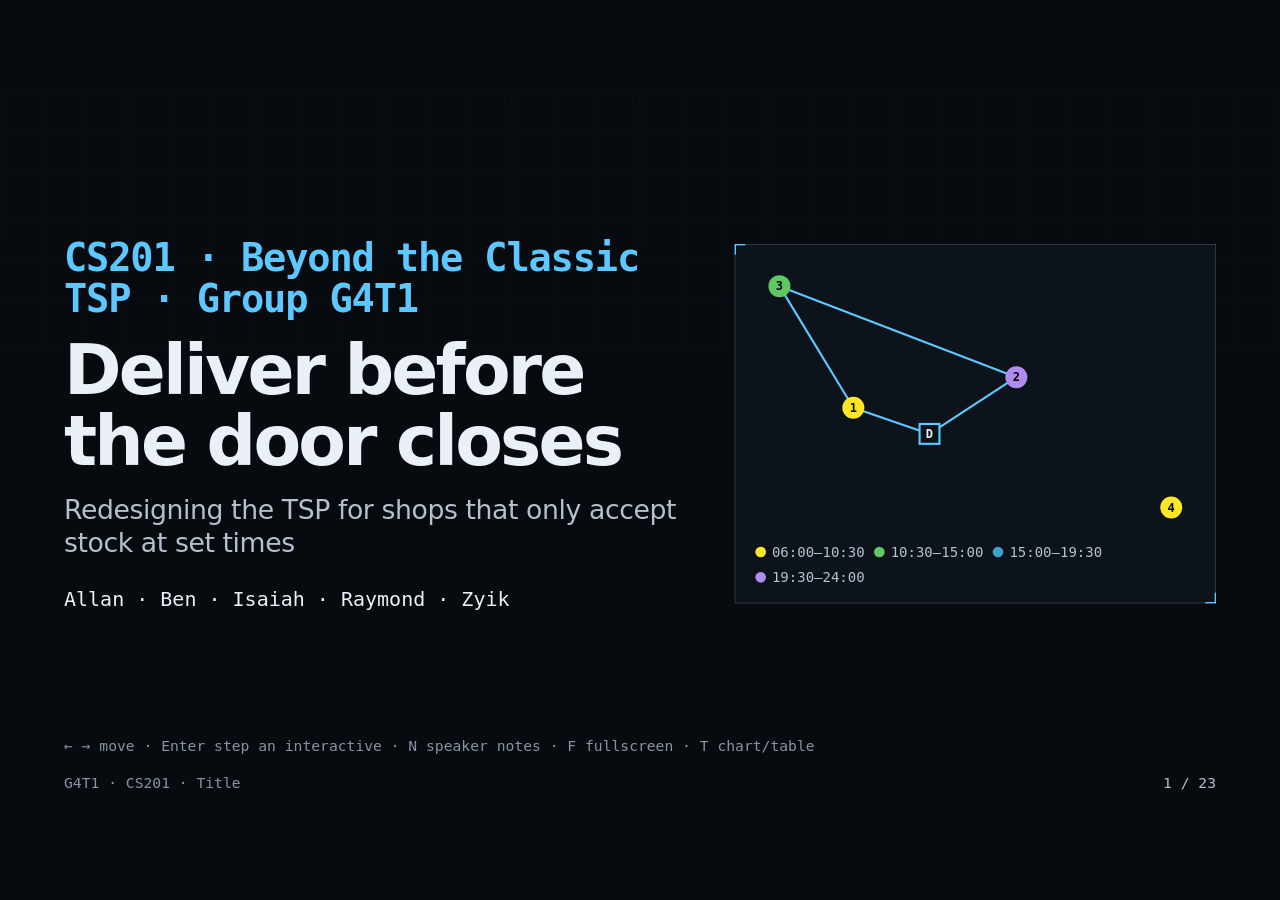
==== slides/index.html @ 0f6d6001 "Add first draft of presentation slides" ====
<!doctype html>
<!--
  CS201 G4T1 project deck. Self-contained: no build step, no CDN.
  Keys: left/right/space/PageUp/PageDown move, Enter/Backspace step an interactive, N notes, F fullscreen, T chart/table.
  Ctrl+P gives one slide per page (tick "Background graphics"). Use a 1920x1080 "page" as set by @page.

  Number provenance: DATA below is copied unmodified (rounded to 4 d.p.) from
  tests/fixtures/sample-suite/aggregates-*.json, full suite run 8 Nov 2026. Worked example INST is
  docs/ALGORITHM_SPEC.md section 8. Solve-only speed-ups and the "Example 1" route figures are from HANDOFF.md.
  Screenshots load from slides/img/ when present; until then a visible TODO shows.
-->
<html lang="en">
<head>
<meta charset="utf-8">
<meta name="viewport" content="width=device-width,initial-scale=1">
<title>Deliver Before Closing</title>
<style>
:root{
  color-scheme:dark;
  --bg:#070a0f;--surface:#0d131b;--surface-2:#121a25;--line:rgba(150,180,210,.16);--line-strong:rgba(150,180,210,.34);
  --ink:#eaf0f7;--ink-2:#b4c0ce;--muted:#8693a3;--accent:#5cc8ff;--focus:#ffb547;--ok:#4fd6a0;--bad:#ff7b72;
  --gi:#3987e5;--ils:#d95926;--nn:#199e70;--tie:#59677a;
  --slot-1:#fde725;--slot-2:#5ec962;--slot-3:#3fa0c9;--slot-4:#b08cf0;
  --sans:system-ui,-apple-system,"Segoe UI",Roboto,"Helvetica Neue",Arial,sans-serif;
  --mono:ui-monospace,"Cascadia Mono","Cascadia Code",Consolas,Menlo,monospace;
}
*{box-sizing:border-box;margin:0}
html,body{height:100%;background:var(--bg);color:var(--ink);font-family:var(--sans);overflow:hidden}
#stage{position:absolute;left:50%;top:50%;width:1920px;height:1080px;transform:translate(-50%,-50%) scale(var(--s,1));background:var(--bg);overflow:hidden}
.slide{position:absolute;inset:0;padding:60px 96px 84px;display:none;flex-direction:column;gap:30px;font-size:30px;line-height:1.32;
  background-image:linear-gradient(var(--line) 1px,transparent 1px),linear-gradient(90deg,var(--line) 1px,transparent 1px);background-size:64px 64px;background-position:-1px -1px}
.slide::before{content:"";position:absolute;inset:0;background:linear-gradient(180deg,rgba(7,10,15,.72),var(--bg) 42%);pointer-events:none}
.slide>*{position:relative}
.slide.active{display:flex;animation:in .26s ease-out}
@keyframes in{from{opacity:0;transform:translateY(8px)}to{opacity:1;transform:none}}
@media (prefers-reduced-motion:reduce){.slide.active{animation:none}*{transition:none!important}}

.kicker{font:600 58px/1.08 var(--mono);color:var(--accent);letter-spacing:-.03em}
h2{font-size:58px;font-weight:760;letter-spacing:-.03em;line-height:1.08;margin-top:6px;text-wrap:balance}
header.hd::after{content:"";display:block;width:128px;height:3px;margin-top:16px;background:var(--accent);box-shadow:0 0 16px rgba(92,200,255,.65)}
.foot{position:absolute!important;left:96px;right:96px;bottom:28px;display:flex;justify-content:space-between;align-items:center;font:22px var(--mono);color:var(--muted)}
.foot .num{color:var(--ink-2)}
.fill{flex:1;min-height:0}
.row{display:flex;gap:32px}.col{display:flex;flex-direction:column;gap:22px}
.g2{display:grid;grid-template-columns:1fr 1fr;gap:32px}.g3{display:grid;grid-template-columns:repeat(3,1fr);gap:28px}.g4{display:grid;grid-template-columns:repeat(4,1fr);gap:24px}
.panel{position:relative;background:var(--surface);border:1px solid var(--line-strong);padding:26px 30px;min-width:0}
.panel::before,.panel::after{content:"";position:absolute;width:14px;height:14px;border:2px solid var(--accent)}
.panel::before{left:-1px;top:-1px;border-right:0;border-bottom:0}.panel::after{right:-1px;bottom:-1px;border-left:0;border-top:0}
.panel h3{font:600 24px var(--mono);color:var(--accent);margin-bottom:12px;letter-spacing:.02em}
.big{font-size:40px;line-height:1.24;font-weight:600;letter-spacing:-.015em}.muted{color:var(--muted)}.dim{color:var(--ink-2)}.sm{font-size:25px}.xs{font-size:22px}
b,strong{color:#fff;font-weight:700}
.mono,code{font-family:var(--mono)}code{font-size:.92em;color:var(--accent)}
ul.tight{padding-left:28px;display:flex;flex-direction:column;gap:12px}
table{border-collapse:collapse;width:100%}th{font:600 24px var(--mono);color:var(--accent);text-align:left;padding:12px 18px;border-bottom:1px solid var(--line-strong)}
td{padding:15px 18px;border-bottom:1px solid var(--line)}
.num-col{text-align:right;font-family:var(--mono);font-variant-numeric:tabular-nums}
pre.code{font:25px/1.42 var(--mono);color:var(--ink-2);white-space:pre;overflow:hidden}
pre.code .l{display:block;padding:0 12px;margin:0 -12px;border-left:4px solid transparent}
pre.code .l.on{background:rgba(92,200,255,.15);border-left-color:var(--accent);color:#fff}
pre.code .c{color:var(--muted)}pre.code .k{color:var(--accent)}
.todo{display:inline-block;font:600 25px/1.3 var(--mono);color:var(--focus);border:2px dashed var(--focus);padding:5px 14px;background:rgba(255,181,71,.08)}
.shot{position:relative;display:flex;align-items:center;justify-content:center;background:var(--surface-2);border:1px solid var(--line-strong);overflow:hidden;min-height:0;text-align:center;padding:24px}
.shot img{position:absolute;inset:0;width:100%;height:100%;object-fit:contain;background:var(--bg)}
.stat{font:700 66px/1 var(--sans);letter-spacing:-.03em;color:#fff}
.stat small{font:500 26px var(--sans);color:var(--ink-2);letter-spacing:0}
.lab{font-size:25px;color:var(--ink-2);margin-top:9px;line-height:1.24}

.ctrl{display:flex;align-items:center;gap:12px;font:24px var(--mono);color:var(--ink-2)}
button{font:600 23px var(--mono);color:var(--ink);background:var(--surface-2);border:1px solid var(--line-strong);padding:9px 18px;cursor:pointer}
button:hover{border-color:var(--accent);color:var(--accent)}button:focus-visible{outline:3px solid var(--focus);outline-offset:2px}
button.on{background:rgba(92,200,255,.17);border-color:var(--accent);color:#fff}
.legend{display:flex;gap:10px;align-items:center;flex-wrap:wrap}.legend button{display:flex;align-items:center;gap:10px;padding:6px 14px}
.legend button.off{opacity:.42;text-decoration:line-through}.swatch{width:18px;height:18px;display:inline-block}
.slots{display:flex;gap:22px;font:23px var(--mono);color:var(--ink-2);flex-wrap:wrap}.slots i{display:inline-block;width:16px;height:16px;border-radius:50%;margin-right:9px;vertical-align:-1px}
#tip{position:absolute;z-index:40;pointer-events:none;display:none;background:#04070bf2;border:1px solid var(--accent);padding:12px 16px;font:23px/1.36 var(--mono);color:var(--ink);min-width:220px;white-space:nowrap}
#tip b{color:var(--accent)}
.chartwrap .twin{display:none;overflow:hidden;font-size:22px}.slide.show-table .chartwrap .twin{display:block}.slide.show-table .chartwrap .plot{display:none}
.twin th,.twin td{font:21px var(--mono);padding:4px 10px;text-align:right}.twin th:first-child,.twin td:first-child{text-align:left}
svg text{font-family:var(--mono)}
.arrow{color:var(--accent);font:700 40px var(--sans);align-self:center;flex:none}
.pipe{display:flex;align-items:stretch;gap:14px}.pipe .panel{flex:1;padding:22px 22px}.pipe .panel h3{font-size:23px}
.chain{display:flex;align-items:center;gap:8px;font:600 28px var(--mono);flex-wrap:wrap}
.chain span{min-width:58px;height:58px;padding:0 8px;display:inline-flex;align-items:center;justify-content:center;background:var(--surface-2);border:1px solid var(--line-strong);transition:background .18s,border-color .18s,opacity .18s}
.chain span.drop{background:rgba(217,89,38,.28);border:2px solid var(--ils);opacity:1;color:#fff}.chain span.dep{color:var(--accent)}.chain em{font-style:normal;color:var(--muted);font-weight:400}.chain span.new{background:rgba(92,200,255,.22);border-color:var(--accent);color:#fff}
.bar{display:flex;gap:2px;height:42px}.bar div{display:flex;align-items:center;justify-content:center;font:600 22px var(--mono);overflow:hidden;white-space:nowrap}
.h2h{display:grid;grid-template-columns:76px 1fr 366px;gap:13px 14px;align-items:center;font:23px var(--mono)}
.h2h .head{color:var(--accent);font-weight:600}
input[type=range]{width:100%;accent-color:var(--accent)}
#keys{font:22px var(--mono);color:var(--muted)}
.notes{display:none}
.lg .panel{display:flex;flex-direction:column;justify-content:center}.lg .panel h3{font-size:27px}.lg .sm,.lg li{font-size:36px;line-height:1.3}.lg ul.tight{gap:20px}
.pipe .sm{font-size:30px}.huge .stat{font-size:112px}.huge .lab{font-size:32px}
.lg .todo{font-size:27px!important}
#notesPanel{position:absolute;z-index:30;left:0;right:0;bottom:0;background:#04070bf5;border-top:2px solid var(--accent);padding:24px 96px 26px;font-size:29px;line-height:1.36;display:none;color:var(--ink)}
#notesPanel .who{font:600 24px var(--mono);color:var(--accent);margin-bottom:8px}
#sbmaps{display:grid;grid-template-columns:repeat(3,1fr);gap:22px}#sbmaps svg{display:block;width:100%;cursor:crosshair}

@page{size:1920px 1080px;margin:0}
@media print{
  html,body{height:auto;overflow:visible;background:var(--bg)}
  *{-webkit-print-color-adjust:exact;print-color-adjust:exact}
  #stage{position:static;transform:none;width:1920px;height:auto;overflow:visible}
  .slide{display:flex!important;position:relative;inset:auto;width:1920px;height:1080px;break-after:page;overflow:hidden;animation:none}
  .slide.no-print,#notesPanel,#tip,.ctrl,.notes,.legend button.off{display:none!important}
  .slide.show-table .chartwrap .twin{display:none}.slide.show-table .chartwrap .plot{display:block}
}
</style>
</head>
<body>
<div id="stage">

<!-- 1 -->
<section class="slide" data-title="Title">
  <div class="fill row" style="align-items:center;gap:56px">
    <div style="flex:1.18">
      <div class="kicker">CS201 · Beyond the Classic TSP · Group G4T1</div>
      <h1 style="font-size:104px;font-weight:760;letter-spacing:-.04em;line-height:1.02;margin:22px 0 26px">Deliver before<br>the door closes</h1>
      <p class="big dim" style="font-weight:500">Redesigning the TSP for shops that only accept stock at set times</p>
      <p style="margin-top:42px;font:30px var(--mono)">Allan · Ben · Isaiah · Raymond · Zyik</p>
    </div>
    <div class="panel" style="flex:.82"><div id="titleMap"></div><div class="slots" data-slots style="margin-top:8px;font-size:21px;gap:14px"></div></div>
  </div>
  <div id="keys">← → move · Enter step an interactive · N speaker notes · F fullscreen · T chart/table</div>
  <aside class="notes" data-speaker="TODO: assign">Hello, we are G4T1. Our project takes the classic TSP and breaks the assumption that every city must be visited, because a real delivery driver cannot do that.</aside>
</section>

<!-- 2 -->
<section class="slide" data-title="Use case">
  <header class="hd"><div class="kicker">Motivation</div><h2>One van, one shift, and shops that only sign for goods at set times</h2></header>
  <div class="g2 fill">
    <div class="col big" style="justify-content:center;font-weight:500">
      <p>The van leaves the warehouse in Kuala Lumpur at <b class="mono">06:00</b> and must be back by <b class="mono">24:00</b>.</p>
      <p>There are more shops than one driver can serve.</p>
      <p><b>Goal:</b> complete as many deliveries as possible today. The rest go tomorrow.</p>
    </div>
    <div class="panel col" style="justify-content:center">
      <h3>Try it: when does the van arrive?</h3>
      <div class="mono" style="font-size:64px;font-weight:700" id="arrClock">14:00</div>
      <input id="arrRange" type="range" min="360" max="1440" step="15" value="840" aria-label="Van arrival time">
      <div id="arrRows" class="col" style="gap:16px"></div>
    </div>
  </div>
  <aside class="notes" data-speaker="TODO: assign">A warehouse restocks shops that only accept stock while staff are there to sign. A cafe takes stock from 06:00 to 10:30 before it opens; a mall outlet from 19:30 to midnight after closing. Move the slider: arrive early and you wait outside, arrive late and the trip is wasted.</aside>
</section>

<!-- 3 -->
<section class="slide" data-title="Why classic TSP fails">
  <header class="hd"><div class="kicker">Motivation</div><h2>The classic TSP answers a question this driver is not asking</h2></header>
  <div class="panel fill" style="display:flex;align-items:center">
    <table class="big" style="font-size:36px;font-weight:500">
      <tr><th style="width:48%">Classic TSP assumes</th><th>Our driver has</th></tr>
      <tr><td>Visit <b>every</b> city</td><td>Visit as many as possible; <b>skipping is allowed</b></td></tr>
      <tr><td>Minimise distance</td><td><b>Maximise visits</b>; distance is only the tie-break</td></tr>
      <tr><td>Any city, any time</td><td><b>One time window</b> per place: early waits, late is refused</td></tr>
      <tr><td>No time limit</td><td><b>Back at the depot</b> by 24:00</td></tr>
    </table>
  </div>
  <aside class="notes" data-speaker="TODO: assign">Classic TSP must visit every shop, which is impossible in one shift. It only minimises distance, and the shortest route can arrive when shops will not accept. And it has no concept of time at all.</aside>
</section>

<!-- 4 -->
<section class="slide" data-title="Our variant">
  <header class="hd"><div class="kicker">New TSP variant</div><h2>Orienteering with time windows: choose <em style="font-style:normal;color:var(--accent)">which</em> shops, not only the order</h2></header>
  <div class="g2 fill lg" style="grid-template-rows:1fr 1fr;gap:24px 32px">
    <div class="panel"><h3>INPUT</h3><p class="sm">Depot and <span class="mono">n</span> shops, complete distance matrix, one window <code>[opens, closes]</code> per shop, departure 06:00, deadline 24:00, speed 40 km/h</p></div>
    <div class="panel"><h3>OUTPUT</h3><p class="sm">A route such as <code>[0, 3, 1, 0]</code>: an ordered <b>subset</b> of shops that starts and ends at the depot</p></div>
    <div class="panel"><h3>CONSTRAINTS</h3><p class="sm">Early arrival waits. Late arrival is forbidden. Each shop at most once. Depot only at the two ends. Back by the deadline.</p></div>
    <div class="panel"><h3>SCORING</h3><p class="sm"><b>1.</b> More places visited wins. <b>2.</b> On a tie, shorter distance wins.<br>Invalid, crashed or timed out is a <b>failure</b>, never a silent zero.</p></div>
  </div>
  <aside class="notes" data-speaker="TODO: assign">In the literature this is the Orienteering Problem with Time Windows, a prize-collecting TSP. Every place is worth one point. Selecting which cities to serve is part of the problem, which is the fundamental change from TSP.</aside>
</section>

<!-- 5 -->
<section class="slide" data-title="Data and instances">
  <header class="hd"><div class="kicker">Dataset · GeoNames MY.txt</div><h2>From 71,709 Malaysian places to instances one van can actually reach</h2></header>
  <div class="g2 fill">
    <div class="col" style="justify-content:center;gap:12px">
      <div class="panel" style="padding:18px 28px"><div class="stat mono">71,709</div><div class="lab">GeoNames records. Columns used: GeoNameID, name, latitude, longitude, feature class</div></div>
      <div class="panel" style="padding:18px 28px;margin-left:48px"><div class="stat mono">5,212</div><div class="lab">Populated places (class <code>P</code>) within 150 km of Kuala Lumpur</div></div>
      <div class="panel" style="padding:18px 28px;margin-left:96px"><div class="stat mono">5 to 300</div><div class="lab">Seeded random sample per instance, with KL as depot</div></div>
    </div>
    <div class="col" style="justify-content:center">
      <p class="sm"><b>Why 150 km:</b> at 40 km/h most of Malaysia is out of reach in one day.</p>
      <p class="sm"><b>Distance:</b> haversine matrix, precomputed and given to every algorithm. <b>Travel:</b> km ÷ 40 km/h.</p>
      <div class="panel" style="padding:20px 26px"><h3>DERIVED ATTRIBUTE: ONE OF FOUR 4.5-HOUR SLOTS</h3><div class="bar" id="slotBar"></div></div>
      <p class="sm"><b>Stated openly:</b> slots are assigned at random (seeded), because GeoNames has no opening-hours data.</p>
    </div>
  </div>
  <aside class="notes" data-speaker="Allan">We use GeoNames as the brief requires. Filtering to populated places within 150 km keeps the instances meaningful, since most of the country cannot be reached in a day at 40 km/h. Time windows are a documented derived attribute: seeded and random, because the dataset has no opening hours.</aside>
</section>

<!-- 6 -->
<section class="slide" data-title="Evaluation harness">
  <header class="hd"><div class="kicker">Evaluation methodology</div><h2>No algorithm is allowed to mark its own homework</h2></header>
  <div class="pipe" style="margin-top:12px">
    <div class="panel"><h3>1 · SEEDED INSTANCES</h3><p class="sm">Identical input for every algorithm: a paired comparison</p></div><div class="arrow">→</div>
    <div class="panel"><h3>2 · ISOLATED SOLVERS</h3><p class="sm">Separate program per algorithm: JSON in on stdin, route out on stdout</p></div><div class="arrow">→</div>
    <div class="panel"><h3>3 · INDEPENDENT VALIDATOR</h3><p class="sm">Replays every route itself and computes every score</p></div><div class="arrow">→</div>
    <div class="panel"><h3>4 · STATISTICS</h3><p class="sm">Wins, ties, losses and a bootstrap 95% CI on the visit difference</p></div>
  </div>
  <div class="g3 fill huge" style="align-items:center">
    <div><div class="stat mono">6</div><div class="lab">experiments, each varying one parameter</div></div>
    <div><div class="stat mono">30</div><div class="lab">instances per value (10 for stress), same seeds for all</div></div>
    <div><div class="stat mono">0</div><div class="lab">failures, invalid routes or timeouts across the full suite</div></div>
  </div>
  <aside class="notes" data-speaker="Allan">Every algorithm receives identical instances. It only returns a route; it cannot report its own score, because an independent validator replays the route. Our results website is the reporting end of this pipeline, so we present it as evaluation methodology, not decoration.</aside>
</section>

<!-- 7 -->
<section class="slide" data-title="Baseline">
  <header class="hd"><div class="kicker">Baseline · nearest neighbour · O(n²)</div><h2>Go to the closest place you can still reach, and repeat</h2></header>
  <div class="row fill">
    <div class="col" style="flex:0 0 780px">
      <div class="panel"><pre class="code" id="nnCode" style="font-size:29px"></pre></div>
      <div class="ctrl" data-stepctl="nn"></div>
      <p class="sm" id="nnCap" style="min-height:112px"></p>
    </div>
    <div class="col" style="flex:1;min-width:0">
      <div class="panel" style="padding:12px 20px"><div id="nnMap"></div></div>
      <div class="panel" style="padding:14px 20px"><div id="nnTime"></div></div>
    </div>
  </div>
  <aside class="notes" data-speaker="TODO: assign">This is a real instance from our specification: four shops, seed five. Press Enter to step. Watch the amber bars: the van reaches customer 2 at 14:15 and waits 314.84 minutes for it to open at 19:30. Nearest neighbour never looks at when a place opens.</aside>
</section>

<!-- 8 -->
<section class="slide" data-title="Why NN fails">
  <header class="hd"><div class="kicker">Baseline · what goes wrong</div><h2>Time is the binding resource, and nearest neighbour spends it waiting</h2></header>
  <div class="row fill">
    <figure class="shot" style="flex:0 0 760px" data-src="img/explorer-6-vs-23.png" data-alt="Instance explorer: nearest neighbour and greedy insertion routes on Example 1, 100 places"><span class="todo">TODO: real screenshot<br>Instance explorer, Example 1, 100 places<br>save as slides/img/explorer-6-vs-23.png</span></figure>
    <div class="col" style="flex:1;justify-content:space-between">
      <div class="g3" style="gap:16px">
        <div><div class="stat mono">6</div><div class="lab">NN visits, <span class="mono">763</span> min waiting</div></div>
        <div><div class="stat mono">23</div><div class="lab">Greedy insertion, <span class="mono">41</span> min waiting</div></div>
        <div><div class="stat mono">40</div><div class="lab">ILS, same instance</div></div>
      </div>
      <div class="panel"><h3>WHERE THE WORKING DAY GOES · MEAN OF 30, n=100</h3><div id="waitBars" class="col" style="gap:14px"></div></div>
    </div>
  </div>
  <aside class="notes" data-speaker="TODO: assign">On Example 1 with 100 places, nearest neighbour visits 6 places, drives only 106.9 km, and waits 763 minutes. Greedy insertion visits 23, drives 676.6 km, and waits 41 minutes. Across 30 instances the pattern holds. The bars are total minutes split into travel and waiting.</aside>
</section>

<!-- 9 -->
<section class="slide" data-title="Approach A">
  <header class="hd"><div class="kicker">Approach A · greedy insertion</div><h2>Slot each shop into the gap that adds the least distance</h2></header>
  <div class="row fill">
    <div class="panel" style="flex:0 0 880px"><pre class="code" id="giCode" style="font-size:29px"></pre></div>
    <div class="col" style="flex:1;min-width:0">
      <div class="panel" style="padding:12px 20px"><div id="giMap"></div></div>
      <div class="chain" id="giChain"></div>
      <p class="sm" id="giCap" style="min-height:76px"></p>
      <div class="ctrl" data-stepctl="gi"></div>
    </div>
  </div>
  <aside class="notes" data-speaker="Raymond">Unlike nearest neighbour, insertion can place a shop between two existing stops, so the route is reshaped rather than only extended. Each round tries every unvisited customer in every gap. A customer that fits nowhere this round can never fit later, so it is pruned for good. Press Enter to watch the rounds on the same four-shop instance.</aside>
</section>

<!-- 10 -->
<section class="slide" data-title="A's data structure">
  <header class="hd"><div class="kicker">Approach A · revised data structure</div><h2>Two arrays turn each feasibility check from O(k) into O(1)</h2></header>
  <div class="row fill">
    <div class="col" style="flex:1.45;min-width:0">
      <div class="panel" style="padding:22px 28px">
        <p style="font-size:31px"><code>leave[p]</code> earliest departure from stop p <span class="muted">(forward pass)</span></p>
        <p style="font-size:31px;margin-top:8px"><code>latest[p]</code> latest safe start at stop p <span class="muted">(backward pass)</span></p>
      </div>
      <div class="panel" style="padding:24px 28px;flex:1;display:flex;flex-direction:column;justify-content:center"><h3>TRY AN INSERTION INTO ROUTE <span class="mono" style="color:#fff">0 → 1 → 2 → 0</span></h3>
        <div class="ctrl" id="cacheCtl" style="flex-wrap:wrap;margin-bottom:14px"></div>
        <div id="cacheOut" class="mono" style="font-size:27px;line-height:1.62"></div>
      </div>
    </div>
    <div class="col" style="flex:.72;min-width:0">
      <div class="panel" style="flex:1"><h3>SOLVE TIME, IDENTICAL ROUTES</h3>
        <table style="font-size:29px"><tr><th>n</th><th class="num-col">Original</th><th class="num-col">Cached</th><th class="num-col">Gain</th></tr>
        <tr><td class="mono">20</td><td class="num-col">1.5 ms</td><td class="num-col">0.5 ms</td><td class="num-col">2.9×</td></tr>
        <tr><td class="mono">100</td><td class="num-col">72 ms</td><td class="num-col">9.6 ms</td><td class="num-col"><b>7.5×</b></td></tr></table>
        <p class="xs muted" style="margin-top:12px">480 instances, solve time only</p>
      </div>
      <div class="panel" style="flex:1"><h3>WHY THIS IS EXACT</h3><p style="font-size:27px">Stops before the gap are untouched, and <code>latest[p]</code> already summarises every later constraint. A boundary guard replays in full within 10⁻⁶ min of a limit.</p></div>
    </div>
  </div>
  <aside class="notes" data-speaker="Raymond">The original copied the route and replayed the whole schedule for every try: O(k) per try, O(n⁴) overall. The cache rebuilds two arrays once per round. Click each customer and gap: these are the real values for this route. Customer 3 between stops 1 and 2 passes both comparisons. It is exact, not an approximation.</aside>
</section>

<!-- 11 -->
<section class="slide" data-title="Approach B">
  <header class="hd"><div class="kicker">Approach B · iterated local search</div><h2>Destroy part of the route, rebuild it, keep the best ever seen</h2></header>
  <div class="row fill">
    <div class="panel" style="flex:0 0 940px"><pre class="code" style="font-size:27px" id="ilsCode"></pre></div>
    <div class="col" style="flex:1;min-width:0;justify-content:center">
      <div class="panel"><h3>THE SHAKE: WINDOW OF R VISITS STARTING AT P</h3>
        <div class="chain" id="shakeChain" style="font-size:25px;gap:5px;margin:8px 0 18px"></div>
        <div class="mono" style="font-size:32px" id="shakeState"></div>
        <p class="sm dim" id="shakeCap" style="margin-top:8px;min-height:72px"></p>
      </div>
      <div class="ctrl"><button id="shakeNo">Enter: no improvement</button><button id="shakeYes">New best</button></div>
      <p class="xs muted">Shake pattern shown on an illustrative 8-stop route.</p>
    </div>
  </div>
  <aside class="notes" data-speaker="Ben / Isaiah">The destroy step lets the search escape a local optimum, a route that no single greedy insertion can improve even though a better one exists. Press Enter to sweep the window along the route. Once it has swept the whole route, the window widens. A new best resets it. Failed shakes are not undone immediately: the walk continues from the worse route and returns to the best after 150 failures.</aside>
</section>

<!-- 12 -->
<section class="slide" data-title="B's design choices">
  <header class="hd"><div class="kicker">Approach B · what makes it different</div><h2>Three design choices, driven by time being the scarce resource</h2></header>
  <div class="g3 fill lg">
    <div class="panel"><h3>1 · TIME SHIFT</h3><p class="big" style="font-size:38px">Score an insertion by how much it pushes the schedule later, including new waiting.</p><p class="dim" style="font-size:29px;margin-top:18px">Ties: added distance, then earlier closing, then id.</p></div>
    <div class="panel"><h3>2 · FORWARD SLACK</h3><p class="mono" style="font-size:26px;line-height:1.5">max_shift[p] = min(<br>&nbsp;closes[p] − visit[p],<br>&nbsp;waiting[p+1] + max_shift[p+1])</p><p class="dim" style="font-size:29px;margin-top:14px">Feasible if <code>shift ≤ waiting[p] + max_shift[p]</code>: O(1) again. Waiting absorbs delay first.</p></div>
    <div class="panel"><h3>3 · DETERMINISTIC SHAKE</h3><p class="big" style="font-size:38px">No random numbers: the same input always gives the same output.</p><p class="dim" style="font-size:29px;margin-top:18px">Stops at 4,000 stalled iterations or 2,000,000 candidate checks.</p></div>
  </div>
  <p class="sm dim">Follows Vansteenwegen et al. (2009), ILS for the team orienteering problem with time windows. With every place worth 1, its ratio score²/shift reduces to smallest shift.</p>
  <aside class="notes" data-speaker="Ben / Isaiah">If asked whether ILS is just greedy plus extra time: it has a different insertion criterion, time rather than distance; a different slack structure; and a different search paradigm that escapes local optima. Every candidate best is replayed with the validator's arithmetic before being saved.</aside>
</section>

<!-- 13 -->
<section class="slide" data-title="Alternatives considered">
  <header class="hd"><div class="kicker">Alternate structures considered</div><h2>We considered one exact method and two ways of caching slack</h2></header>
  <div class="row fill">
    <div class="col lg" style="flex:1;min-width:0">
      <div class="panel" style="flex:1"><h3>BRANCH AND BOUND: DROPPED</h3><p class="sm">Proves optimality, but the worst case is exponential and it was impractical beyond roughly 15 places.</p></div>
      <div class="panel" style="flex:1"><h3>O(n⁴) REPLAY: REPLACED</h3><p class="sm">Original greedy insertion replays the schedule per try. Kept only to prove the cache returns identical routes.</p></div>
    </div>
    <div class="panel" style="flex:1.25;min-width:0;display:flex;flex-direction:column;justify-content:center"><h3>A AND B STORE THE SAME FACT DIFFERENTLY</h3>
      <div id="twoCaches"></div>
      <p style="margin-top:22px;font-size:31px"><code>latest</code> is an absolute deadline. <code>max_shift</code> is relative slack. Here, <b>latest − visit = max_shift</b>.</p>
      <p class="xs muted">Real values for route 0 → 1 → 2 → 0 on the worked example.</p>
    </div>
  </div>
  <aside class="notes" data-speaker="TODO: assign">Branch and bound searches the tree of all routes and prunes branches whose optimistic bound cannot beat the best found. It was in our earlier code and is not part of the submission. On the right, the two caches computed for the same route: both precompute how much delay each stop can take, so a check is O(1).</aside>
</section>

<!-- 14 -->
<section class="slide" data-title="Complexity">
  <header class="hd"><div class="kicker">Complexity analysis</div><h2>Declared worst cases, and what the work counters actually show</h2></header>
  <div class="row fill">
    <div class="col" style="flex:.95;min-width:0;justify-content:center">
      <div class="panel" style="padding:18px 24px">
        <table style="font-size:30px"><tr><th>Algorithm</th><th>Time</th><th>Measured work</th></tr>
        <tr><td>NN</td><td class="mono">O(n²)</td><td class="mono" id="cNN"></td></tr>
        <tr><td>A: GI + cache</td><td class="mono">O(n³)</td><td class="mono" id="cGI"></td></tr>
        <tr><td>B: ILS</td><td class="mono">O(I·u·m)</td><td class="mono">budget-bound</td></tr></table>
      </div>
      <p style="font-size:31px"><b>A:</b> ≤ n rounds × n customers × k gaps × O(1). Space O(n²).</p>
      <p style="font-size:31px"><b>Why A beats its bound:</b> rounds and route length k are capped by the 18-hour shift.</p>
      <p style="font-size:31px"><b>B:</b> anytime heuristic. <span class="mono">I</span> iterations, capped by the stall limit and the check budget.</p>
    </div>
    <div class="col chartwrap" style="flex:1.05;min-width:0"><div class="legend" data-legend="work"></div><div class="plot" id="workChart"></div><div class="twin" id="workTwin"></div></div>
  </div>
  <aside class="notes" data-speaker="TODO: assign">Greedy insertion is O(n³) in the worst case: at most n rounds, n customers, k gaps, and an O(1) check. The measured work grows much more slowly, because the route is limited by the length of the day. ILS has no neat polynomial bound: its work is capped by the fixed budget of two million candidate checks, the flat line on the chart.</aside>
</section>

<!-- 15 -->
<section class="slide" data-title="Results: scaling">
  <header class="hd"><div class="kicker">Results · scaling · 30 instances per size</div><h2>The redesigned approaches pull away as the choice gets harder</h2></header>
  <div class="row" style="justify-content:space-between;align-items:center">
    <div class="legend" data-legend="scaling"></div>
    <div class="ctrl" id="scaleCtl"><button data-m="visits" class="on">Places visited</button><button data-m="best">% of best found</button><button data-t>Table</button></div>
  </div>
  <div class="row fill">
    <div class="chartwrap" style="flex:1;min-width:0"><div class="plot" id="scaleChart"></div><div class="twin" id="scaleTwin"></div></div>
    <div class="col" style="flex:0 0 360px;justify-content:center;gap:26px" id="scaleStats"></div>
  </div>
  <aside class="notes" data-speaker="Zyik">More places visited is better. Hover any size to read exact values. At 100 customers, ILS averages 34.53 places, greedy insertion 25.43, and nearest neighbour 7.10. Switch to percent of best found: greedy insertion slips from 98 percent to 74, while ILS stays at or near 100. Best found is the best of our three algorithms, not a proven optimum.</aside>
</section>

<!-- 16 -->
<section class="slide" data-title="Results: other experiments">
  <header class="hd"><div class="kicker">Results · one parameter at a time</div><h2>Smart algorithms pay off only when there are real choices to make</h2></header>
  <div class="row" style="justify-content:space-between;align-items:center">
    <div class="legend" data-legend="multi"></div>
    <div class="ctrl"><button data-t>Table</button></div>
  </div>
  <div class="g4 fill">
    <div class="chartwrap"><div class="sm" style="font-weight:700">Time budget</div><div class="xs muted">30 customers</div><div class="plot" id="m1"></div><div class="twin" id="m1t"></div></div>
    <div class="chartwrap"><div class="sm" style="font-weight:700">Speed</div><div class="xs muted">30 customers</div><div class="plot" id="m2"></div><div class="twin" id="m2t"></div></div>
    <div class="chartwrap"><div class="sm" style="font-weight:700">Radius around KL</div><div class="xs muted">20 customers</div><div class="plot" id="m3"></div><div class="twin" id="m3t"></div></div>
    <div class="chartwrap"><div class="sm" style="font-weight:700">Departure</div><div class="xs muted">30 customers, 6-hour period</div><div class="plot" id="m4"></div><div class="twin" id="m4t"></div></div>
  </div>
  <aside class="notes" data-speaker="Zyik">Each panel varies one parameter. With a 240 minute period, all three are nearly tied. At a 25 km radius, GI and ILS both reach all 20 places, but nearest neighbour still reaches only 7.2. With only 6 hours, GI and ILS get about 4 visits whatever the departure time, because the bottleneck is how many windows the period overlaps.</aside>
</section>

<!-- 17 -->
<section class="slide" data-title="Head-to-head and trade-off">
  <header class="hd"><div class="kicker">Results · A vs B · paired per instance</div><h2>ILS buys more visits with more runtime, until its budget runs out</h2></header>
  <div class="row fill">
    <div class="col" style="flex:1.3;min-width:0">
      <div class="legend" style="font:23px var(--mono);color:var(--ink-2);gap:24px"><span><i class="swatch" style="background:var(--gi);margin-right:8px;vertical-align:-3px"></i>A wins</span><span><i class="swatch" style="background:var(--tie);margin-right:8px;vertical-align:-3px"></i>tie</span><span><i class="swatch" style="background:var(--ils);margin-right:8px;vertical-align:-3px"></i>B wins</span></div>
      <div class="h2h" id="h2h"></div>
    </div>
    <div class="col chartwrap" style="flex:.7;min-width:0">
      <div class="row" style="justify-content:space-between;align-items:center"><div class="legend" data-legend="trade"></div><div class="ctrl"><button data-t>Table</button></div></div>
      <div class="plot" id="tradeChart"></div><div class="twin" id="tradeTwin"></div>
      <p class="xs muted">Runtime includes about 15 ms of Python start-up. n = 5 to 300.</p>
    </div>
  </div>
  <aside class="notes" data-speaker="Zyik">Each row compares the same instances. The interval on the right is a bootstrap 95 percent confidence interval on mean visits, A minus B: negative means ILS is ahead. From n=10 upward the interval excludes zero. The right chart is the trade-off: at n=100 ILS is about ten times slower but visits more, up to the point where its budget binds.</aside>
</section>

<!-- 18 -->
<section class="slide" data-title="Findings">
  <header class="hd"><div class="kicker">Interesting findings</div><h2>What the experiments taught us</h2></header>
  <div class="g3 fill lg" style="grid-template-rows:1fr 1fr;gap:20px 26px" id="findings"></div>
  <aside class="notes" data-speaker="TODO: assign">Six findings. The most useful: time, not distance, is the bottleneck. ILS's switch to least time shift is the main reason it beats greedy insertion. Note the budget: ILS uses its full 2 million checks from about n=50, its lead peaks near n=100 and then shrinks by n=300.</aside>
</section>

<!-- 19 -->
<section class="slide" data-title="Limitations">
  <header class="hd"><div class="kicker">Trade-offs and limitations</div><h2>What these results do not claim</h2></header>
  <div class="g2 fill lg">
    <div class="panel"><h3>THE MODEL IS SIMPLIFIED</h3><ul class="tight sm"><li>Constant speed, no traffic</li><li>Straight-line distance, not roads</li><li>Zero service time at each stop</li><li>One window per place, one vehicle</li><li>Windows random, not real shop hours</li></ul></div>
    <div class="panel"><h3>THE EVIDENCE HAS LIMITS</h3><ul class="tight sm"><li><b>No proof of optimality:</b> no exact solver, so ILS is "best found", not "optimal"</li><li>Runtime is measured in Python, including process start</li><li>ILS trades runtime for quality, and at large n its fixed budget limits that quality</li></ul></div>
  </div>
  <aside class="notes" data-speaker="TODO: assign">We state these plainly. In particular, percent of best found compares our three algorithms with each other. Since we dropped branch and bound, we cannot say how far ILS is from the true optimum.</aside>
</section>

<!-- 20 -->
<section class="slide" data-title="X-factor">
  <header class="hd"><div class="kicker">X-factor · and why each one counts</div><h2>Our edge is how rigorously the claims can be checked</h2></header>
  <div class="g2 fill lg" style="grid-template-rows:1fr 1fr;gap:22px 30px">
    <div class="panel"><h3>EVALUATION METHODOLOGY</h3><p class="sm">Independent validator, paired seeded instances and bootstrap CIs. <b>Why it counts:</b> a score cannot be misreported, and differences come with uncertainty.</p></div>
    <div class="panel"><h3>O(1) FEASIBILITY CACHE</h3><p class="sm">With an exactness argument and a floating-point guard. <b>Why it counts:</b> 7.5× faster at n=100 with identical routes, so zero quality cost.</p></div>
    <div class="panel"><h3>DETERMINISTIC ILS</h3><p class="sm">A systematic shake and a work budget, not a clock. <b>Why it counts:</b> same input, same output, and machine speed cannot change the result.</p></div>
    <div class="panel"><h3>"UNTIL EVERY PLACE IS VISITED"</h3><p class="sm">A second, multi-day metric: days and working hours to finish all shops. <b>Why it counts:</b> it matches "leftovers go tomorrow".</p><p style="margin-top:10px"><span class="todo" style="font-size:22px">TODO: add multi-day numbers from the Scaling page</span></p></div>
  </div>
  <aside class="notes" data-speaker="TODO: assign">The brief says a fancy UI is not an X-factor, so we do not claim our website as one. We claim the methodology, the exact cache, the reproducible search, and the second metric that matches the real use case.</aside>
</section>

<!-- 21 -->
<section class="slide" data-title="AI usage">
  <header class="hd"><div class="kicker">AI usage · course policy section 11</div><h2>What AI helped with, and what is ours</h2></header>
  <div class="g2 fill lg" style="grid-template-columns:.86fr 1.14fr">
    <div class="col">
      <div class="panel"><h3>TOOLS AND WHERE</h3><p class="sm"><b>All code</b> was written by AI. This deck was built with Claude Code from our handoff document.</p><p style="margin-top:12px"><span class="todo" style="font-size:22px">TODO: name the AI tools used for the code</span></p></div>
      <div class="panel"><h3>ORIGINAL TO THE TEAM</h3><p class="sm">The <b>ideation</b>, and the <b>improvements</b> to each type of algorithm.</p></div>
    </div>
    <div class="panel"><h3>THREE REPRESENTATIVE PROMPTS</h3>
      <div class="col" style="gap:24px;margin:10px 0"><span class="todo">TODO: real prompt 1 (design)</span><span class="todo">TODO: real prompt 2 (implement)</span><span class="todo">TODO: real prompt 3 (debug or improve)</span></div>
      <p class="sm dim" style="margin-top:24px">We remain accountable for every design decision and can explain any part of this work.</p>
    </div>
  </div>
  <aside class="notes" data-speaker="TODO: assign">We declare this plainly: the ideation and the improvements to each type of algorithm are ours, and all of the code was written by AI. We remain accountable for it and can explain any part. The policy also requires the tools used and three representative prompts, so replace every TODO on this slide before submitting.</aside>
</section>

<!-- A1 -->
<section class="slide" data-title="Appendix: site">
  <header class="hd"><div class="kicker">Appendix · evaluation in practice</div><h2>The results site shows the evidence behind these charts</h2></header>
  <div class="g2 fill">
    <figure class="shot" data-src="img/compare.png" data-alt="Compare page of the results site"><span class="todo">TODO: real screenshot of Compare<br>save as slides/img/compare.png</span></figure>
    <figure class="shot" data-src="img/scaling.png" data-alt="Scaling page of the results site"><span class="todo">TODO: real screenshot of Scaling<br>save as slides/img/scaling.png</span></figure>
  </div>
  <aside class="notes" data-speaker="Backup slide">Backup for Q&amp;A. Screenshots must be real captures from the site after running python3 start.py --suite.</aside>
</section>

<!-- A2 -->
<section class="slide no-print" data-title="Appendix: live sandbox">
  <header class="hd"><div class="kicker">Appendix · screen only, left out of the PDF</div><h2 style="font-size:50px">Live sandbox: click a map to add a shop</h2></header>
  <div class="row" style="justify-content:space-between;align-items:center">
    <div class="ctrl" id="sbSlots"></div>
    <div class="ctrl"><span>n</span><input id="sbN" type="range" min="10" max="100" step="5" value="40" style="width:240px" aria-label="Number of shops"><span id="sbNv" style="min-width:48px">40</span><button id="sbNew">New map</button></div>
  </div>
  <div id="sbmaps" class="fill"></div>
  <p class="xs muted">Illustrative only: a browser port of the three algorithms on a random toy map with straight-line km. It is not experimental evidence; every result on the earlier slides comes from the Python harness.</p>
  <aside class="notes" data-speaker="Backup slide">Optional demo. Choose a slot, then click any map to add a shop in that slot; all three algorithms rerun. This is a toy to show behaviour, not a result.</aside>
</section>

<div id="tip"></div>
<div id="notesPanel"><div class="who"></div><div class="txt"></div></div>
</div>

<!-- Pure algorithm ports; no DOM access. Checked against the worked example in docs/ALGORITHM_SPEC.md section 8. -->
<script id="algos">
const EPS=1e-9,GUARD=1e-6;
function travelOf(I){return I.dist.map(r=>r.map(d=>d/I.speed*60));}
function validate(I,route){const t=travelOf(I);let clock=I.depart,km=0,wait=0;const legs=[];
  for(let k=1;k<route.length;k++){const a=route[k-1],b=route[k];km+=I.dist[a][b];const arrive=clock+t[a][b];
    if(b===0){return{valid:arrive<=I.deadline+EPS,visited:route.length-2,km,wait,ret:arrive,legs:legs.concat({a,b,from:clock,arrive,wait:0,leave:arrive})};}
    const start=Math.max(arrive,I.opens[b]);if(start>I.closes[b]+EPS)return{valid:false,visited:0,km,wait,legs};
    wait+=start-arrive;legs.push({a,b,from:clock,arrive,wait:start-arrive,leave:start});clock=start;}
  return{valid:true,visited:0,km:0,wait:0,ret:I.depart,legs};}
function solveNN(I){const t=travelOf(I),n=I.dist.length;const route=[0];let clock=I.depart,here=0;const todo=new Set();for(let i=1;i<n;i++)todo.add(i);
  for(;;){let best=null;for(const j of [...todo].sort((x,y)=>x-y)){const start=Math.max(clock+t[here][j],I.opens[j]);
      if(start>I.closes[j]+EPS)continue;if(start+t[j][0]>I.deadline+EPS)continue;
      if(best===null||I.dist[here][j]<best[0])best=[I.dist[here][j],j,start];}
    if(best===null)break;here=best[1];clock=best[2];todo.delete(here);route.push(here);}
  route.push(0);return route;}
function lexLess(a,b){for(let i=0;i<a.length;i++){if(a[i]<b[i])return true;if(a[i]>b[i])return false;}return false;}
function solveGI(I,log){const t=travelOf(I),n=I.dist.length,{opens,closes,dist}=I,gid=I.id||dist.map((_,i)=>i);
  const replay=r=>{let c=I.depart;for(let k=1;k<r.length;k++){const i=r[k-1],j=r[k],a=c+t[i][j];if(j===0)return a<=I.deadline+EPS;const s=Math.max(a,opens[j]);if(s>closes[j]+EPS)return false;c=s;}return true;};
  let route=[0,0],alive=[];for(let i=1;i<n;i++)alive.push(i);
  while(alive.length){const k=route.length,leave=new Array(k).fill(0),latest=new Array(k).fill(0);leave[0]=I.depart;
    for(let p=1;p<k-1;p++)leave[p]=Math.max(leave[p-1]+t[route[p-1]][route[p]],opens[route[p]]);
    latest[k-1]=I.deadline;for(let p=k-2;p>0;p--)latest[p]=Math.min(closes[route[p]],latest[p+1]-t[route[p]][route[p+1]]);
    let best=null;const still=[],pruned=[];
    for(const v of alive){let fits=false;for(let p=1;p<k;p++){const a=route[p-1],b=route[p];const s=Math.max(leave[p-1]+t[a][v],opens[v]);
        const m=Math.min(closes[v]-s,latest[p]-(s+t[v][b]));if(m<-GUARD)continue;
        if(m<=GUARD&&!replay([...route.slice(0,p),v,...route.slice(p)]))continue;
        fits=true;const key=[dist[a][v]+dist[v][b]-dist[a][b],closes[v],gid[v],p,v];if(best===null||lexLess(key,best))best=key;}
      if(fits)still.push(v);else pruned.push(v);}
    if(log)log.push({route:[...route],leave,latest,best,pruned});
    if(best===null)break;const p=best[3],v=best[4];route.splice(p,0,v);alive=still.filter(u=>u!==v);}
  if(log)log.push({route:[...route],final:true});return route;}
function solveILS(I){const STALL=4000,RESTART=150,MAXC=2e6,t=travelOf(I),n=I.dist.length,{opens,closes,dist}=I,gid=I.id||dist.map((_,i)=>i);
  let route=[0,0],vis=new Array(n).fill(false);vis[0]=true;let arrive,at,wait,ms,rd=0,bestR=[0,0],bestD=0,cand=0;
  function sched(){const k=route.length,last=k-1;arrive=new Array(k).fill(0);at=new Array(k).fill(0);wait=new Array(k).fill(0);arrive[0]=at[0]=I.depart;let d=0;
    for(let p=1;p<k;p++){const a=route[p-1],b=route[p];d+=dist[a][b];arrive[p]=at[p-1]+t[a][b];if(p===last)at[p]=arrive[p];else{at[p]=Math.max(arrive[p],opens[b]);wait[p]=at[p]-arrive[p];}}
    ms=new Array(k).fill(0);ms[last]=I.deadline-arrive[last];for(let p=last-1;p>0;p--){ms[p]=Math.min(closes[route[p]]-at[p],wait[p+1]+ms[p+1]);}rd=d;}
  function better(s,ad,c,id,b){if(s<b[0]-EPS)return true;if(s>b[0]+EPS)return false;if(ad<b[1]-EPS)return true;if(ad>b[1]+EPS)return false;if(c<b[2]-EPS)return true;if(c>b[2]+EPS)return false;return id<b[3];}
  function insertPhase(){for(;;){const last=route.length-1;let b=null,bc=-1,bp=-1;
      for(let c=1;c<n;c++){if(vis[c])continue;for(let p=1;p<=last;p++){cand++;const pr=route[p-1],su=route[p];let v=at[p-1]+t[pr][c];if(v<opens[c])v=opens[c];if(v>closes[c]+EPS)break;
          const s=v+t[c][su]-arrive[p];if(s>wait[p]+ms[p]+EPS)continue;const ad=dist[pr][c]+dist[c][su]-dist[pr][su];
          if(b===null||better(s,ad,closes[c],gid[c],b)){b=[s,ad,closes[c],gid[c]];bc=c;bp=p;}}}
      if(bc<0)return;route.splice(bp,0,bc);vis[bc]=true;sched();}}
  function ok(r){let c=I.depart;for(let k=1;k<r.length;k++){const i=r[k-1],j=r[k],a=c+t[i][j];if(j===0)return a<=I.deadline+EPS;const s=Math.max(a,opens[j]);if(s>closes[j]+EPS)return false;c=s;}return true;}
  function save(){if(!ok(route))return false;bestR=[...route];bestD=rd;return true;}
  function restore(){route=[...bestR];vis=new Array(n).fill(false);route.forEach(v=>vis[v]=true);sched();}
  sched();insertPhase();save();let R=1,P=1,since=0,stall=0;const can=n>1&&bestR.length>2;
  while(can&&cand<MAXC&&stall<STALL){const m=route.length-2;
    if(m>0){const rem=Math.min(R,m),drop=new Set();for(let i=0;i<rem;i++)drop.add(((P-1+i)%m)+1);const kept=[0];for(let p=1;p<=m;p++){const v=route[p];if(drop.has(p))vis[v]=false;else kept.push(v);}kept.push(0);route=kept;sched();}
    insertPhase();const v=route.length-2,bv=bestR.length-2;
    if((v!==bv?v>bv:rd<bestD-EPS)&&save()){R=1;P=1;since=0;stall=0;continue;}
    since++;stall++;const s=Math.max(1,route.length-2);P+=R;if(P>s){P-=s;R++;const cap=Math.min(s,Math.max(2,Math.floor(s/2)));if(R>cap)R=1;}
    if(since>=RESTART){restore();R=1;P=1;since=0;}}
  restore();return bestR;}
</script>

<script>
const DATA={"scaling":{"values":[5,10,15,20,30,50,100],"series":{"gi":{"5":{"visits":4.2667,"sd":0.6915,"km":428.475,"min":892.954,"ms":14.9366,"best":0.9833,"work":30.5333,"runs":30,"fail":0,"to":0},"10":{"visits":7.1333,"sd":1.2243,"km":559.9057,"min":969.8452,"ms":15.5682,"best":0.9602,"work":144.0667,"runs":30,"fail":0,"to":0},"15":{"visits":8.9667,"sd":1.2726,"km":565.1101,"min":996.8595,"ms":15.2499,"best":0.9344,"work":339.1,"runs":30,"fail":0,"to":0},"20":{"visits":10.5667,"sd":1.6333,"km":599.5633,"min":1009.6322,"ms":14.8964,"best":0.8907,"work":623.9,"runs":30,"fail":0,"to":0},"30":{"visits":13.9667,"sd":2.2967,"km":632.4725,"min":1021.7591,"ms":16.6458,"best":0.8668,"work":1433.4,"runs":30,"fail":0,"to":0},"50":{"visits":17.8,"sd":2.5918,"km":664.5289,"min":1046.7388,"ms":16.9952,"best":0.7789,"work":3902.4667,"runs":30,"fail":0,"to":0},"100":{"visits":25.4333,"sd":3.2767,"km":663.4149,"min":1046.3054,"ms":22.3459,"best":0.7415,"work":15526.8333,"runs":30,"fail":0,"to":0}},"ils":{"5":{"visits":4.3333,"sd":0.6065,"km":419.686,"min":898.5659,"ms":32.4168,"best":1.0,"work":40926.8667,"runs":30,"fail":0,"to":0},"10":{"visits":7.4,"sd":1.1326,"km":529.5847,"min":959.9562,"ms":55.7802,"best":0.9958,"work":189320.0667,"runs":30,"fail":0,"to":0},"15":{"visits":9.6333,"sd":1.3515,"km":550.0948,"min":980.6277,"ms":88.9152,"best":1.0,"work":447098.4333,"runs":30,"fail":0,"to":0},"20":{"visits":11.8667,"sd":1.306,"km":618.1645,"min":1018.3341,"ms":130.8379,"best":1.0,"work":814471.6333,"runs":30,"fail":0,"to":0},"30":{"visits":16.1333,"sd":2.1292,"km":632.2555,"min":1024.1587,"ms":249.3345,"best":1.0,"work":1912699.8667,"runs":30,"fail":0,"to":0},"50":{"visits":23.0667,"sd":2.5042,"km":650.8826,"min":1044.3716,"ms":237.7298,"best":1.0,"work":2000778.8667,"runs":30,"fail":0,"to":0},"100":{"visits":34.5333,"sd":3.2349,"km":686.7564,"min":1057.7474,"ms":221.4226,"best":1.0,"work":2004255.1333,"runs":30,"fail":0,"to":0}},"nn":{"5":{"visits":2.3667,"sd":0.9643,"km":217.8244,"min":876.8981,"ms":14.4317,"best":0.5561,"work":12.4,"runs":30,"fail":0,"to":0},"10":{"visits":2.8333,"sd":1.3153,"km":188.6475,"min":952.6483,"ms":17.5804,"best":0.3866,"work":32.0667,"runs":30,"fail":0,"to":0},"15":{"visits":3.3,"sd":1.1788,"km":176.4905,"min":960.1158,"ms":14.5533,"best":0.3416,"work":56.7333,"runs":30,"fail":0,"to":0},"20":{"visits":3.7667,"sd":1.6333,"km":185.5702,"min":989.4044,"ms":15.5232,"best":0.3185,"work":85.0667,"runs":30,"fail":0,"to":0},"30":{"visits":4.5333,"sd":1.6132,"km":195.2403,"min":1012.6587,"ms":15.685,"best":0.2853,"work":152.2,"runs":30,"fail":0,"to":0},"50":{"visits":5.8667,"sd":2.0126,"km":191.6103,"min":1032.0289,"ms":15.8082,"best":0.2594,"work":321.2333,"runs":30,"fail":0,"to":0},"100":{"visits":7.1,"sd":1.6682,"km":185.0596,"min":1042.4189,"ms":19.6502,"best":0.2077,"work":779.9,"runs":30,"fail":0,"to":0}}},"pairs":{"5":{"gi":1,"ils":13,"tie":16,"diff":-0.0667,"ci":[-0.1667,0.0],"n":30},"10":{"gi":1,"ils":19,"tie":10,"diff":-0.2667,"ci":[-0.5,-0.0667],"n":30},"15":{"gi":3,"ils":21,"tie":6,"diff":-0.6667,"ci":[-1.0,-0.3667],"n":30},"20":{"gi":1,"ils":28,"tie":1,"diff":-1.3,"ci":[-1.7,-0.9],"n":30},"30":{"gi":0,"ils":29,"tie":1,"diff":-2.1667,"ci":[-2.7333,-1.6],"n":30},"50":{"gi":0,"ils":30,"tie":0,"diff":-5.2667,"ci":[-6.5333,-4.1],"n":30},"100":{"gi":0,"ils":30,"tie":0,"diff":-9.1,"ci":[-10.5667,-7.6333],"n":30}}},"time-budget":{"values":[240,480,720,960,1080],"series":{"gi":{"240":{"visits":2.0333,"sd":1.0662,"km":106.519,"min":159.7785,"ms":15.7635,"best":0.9889,"work":37.2333,"runs":30,"fail":0,"to":0},"480":{"visits":5.4667,"sd":1.4077,"km":270.7257,"min":434.8542,"ms":16.438,"best":0.8682,"work":173.1667,"runs":30,"fail":0,"to":0},"720":{"visits":9.1333,"sd":1.8333,"km":402.964,"min":653.7297,"ms":16.4661,"best":0.895,"work":502.4,"runs":30,"fail":0,"to":0},"960":{"visits":12.5,"sd":1.8708,"km":549.7701,"min":896.4718,"ms":16.3269,"best":0.8762,"work":1040.7,"runs":30,"fail":0,"to":0},"1080":{"visits":13.9667,"sd":2.2967,"km":632.4725,"min":1021.7591,"ms":16.7347,"best":0.8668,"work":1433.4,"runs":30,"fail":0,"to":0}},"ils":{"240":{"visits":2.0667,"sd":1.0807,"km":106.9569,"min":160.4353,"ms":100.0714,"best":1.0,"work":610336.8667,"runs":30,"fail":0,"to":0},"480":{"visits":6.3667,"sd":1.7317,"km":275.5317,"min":434.865,"ms":194.8245,"best":0.9917,"work":1464706.7667,"runs":30,"fail":0,"to":0},"720":{"visits":10.2333,"sd":1.775,"km":408.6198,"min":656.4596,"ms":240.058,"best":1.0,"work":1904979.6,"runs":30,"fail":0,"to":0},"960":{"visits":14.3,"sd":1.7449,"km":558.6617,"min":908.5259,"ms":251.4575,"best":1.0,"work":1942701.5333,"runs":30,"fail":0,"to":0},"1080":{"visits":16.1333,"sd":2.1292,"km":632.2555,"min":1024.1587,"ms":253.2879,"best":1.0,"work":1912699.8667,"runs":30,"fail":0,"to":0}},"nn":{"240":{"visits":2.0333,"sd":1.0662,"km":108.4901,"min":162.7352,"ms":15.953,"best":0.9889,"work":87.3667,"runs":30,"fail":0,"to":0},"480":{"visits":3.0667,"sd":1.2015,"km":137.5774,"min":401.8854,"ms":15.6653,"best":0.5008,"work":115.0667,"runs":30,"fail":0,"to":0},"720":{"visits":3.2,"sd":1.2704,"km":123.8644,"min":649.9185,"ms":16.0277,"best":0.3289,"work":118.5,"runs":30,"fail":0,"to":0},"960":{"visits":3.5333,"sd":1.4794,"km":117.2276,"min":887.5443,"ms":16.5642,"best":0.2524,"work":126.9333,"runs":30,"fail":0,"to":0},"1080":{"visits":4.5333,"sd":1.6132,"km":195.2403,"min":1012.6587,"ms":16.0249,"best":0.2853,"work":152.2,"runs":30,"fail":0,"to":0}}},"pairs":{"240":{"gi":0,"ils":1,"tie":29,"diff":-0.0333,"ci":[-0.1,0.0],"n":30},"480":{"gi":2,"ils":18,"tie":10,"diff":-0.9,"ci":[-1.3333,-0.5],"n":30},"720":{"gi":1,"ils":26,"tie":3,"diff":-1.1,"ci":[-1.5,-0.7333],"n":30},"960":{"gi":0,"ils":29,"tie":1,"diff":-1.8,"ci":[-2.4,-1.2667],"n":30},"1080":{"gi":0,"ils":29,"tie":1,"diff":-2.1667,"ci":[-2.7333,-1.6],"n":30}}},"speed":{"values":[20,30,40,60,80],"series":{"gi":{"20":{"visits":7.4,"sd":1.3797,"km":273.6552,"min":950.954,"ms":16.2715,"best":0.908,"work":352.5333,"runs":30,"fail":0,"to":0},"30":{"visits":10.8,"sd":2.2499,"km":459.4505,"min":1012.3204,"ms":16.3766,"best":0.8781,"work":811.1667,"runs":30,"fail":0,"to":0},"40":{"visits":13.9667,"sd":2.2967,"km":632.4725,"min":1021.7591,"ms":16.8341,"best":0.8668,"work":1433.4,"runs":30,"fail":0,"to":0},"60":{"visits":18.5,"sd":1.8892,"km":957.952,"min":1029.0037,"ms":16.5972,"best":0.8734,"work":2537.7,"runs":30,"fail":0,"to":0},"80":{"visits":22.8333,"sd":1.9841,"km":1284.6435,"min":1035.6037,"ms":16.731,"best":0.9128,"work":3521.7,"runs":30,"fail":0,"to":0}},"ils":{"20":{"visits":8.1333,"sd":1.6761,"km":285.1899,"min":973.2202,"ms":165.7268,"best":0.9878,"work":1177289.9667,"runs":30,"fail":0,"to":0},"30":{"visits":12.2667,"sd":2.0667,"km":452.3999,"min":1006.4491,"ms":229.1576,"best":0.9944,"work":1685684.9667,"runs":30,"fail":0,"to":0},"40":{"visits":16.1333,"sd":2.1292,"km":632.2555,"min":1024.1587,"ms":257.3011,"best":1.0,"work":1912699.8667,"runs":30,"fail":0,"to":0},"60":{"visits":21.2,"sd":1.7499,"km":950.2433,"min":1025.096,"ms":265.3644,"best":1.0,"work":1967573.6333,"runs":30,"fail":0,"to":0},"80":{"visits":25.0333,"sd":1.6078,"km":1251.6329,"min":1034.8071,"ms":278.3774,"best":1.0,"work":1902389.0667,"runs":30,"fail":0,"to":0}},"nn":{"20":{"visits":3.3,"sd":1.442,"km":101.9054,"min":946.5464,"ms":16.7907,"best":0.4143,"work":120.9,"runs":30,"fail":0,"to":0},"30":{"visits":3.8333,"sd":1.5105,"km":137.8783,"min":965.4876,"ms":16.21,"best":0.3187,"work":134.6333,"runs":30,"fail":0,"to":0},"40":{"visits":4.5333,"sd":1.6132,"km":195.2403,"min":1012.6587,"ms":15.987,"best":0.2853,"work":152.2,"runs":30,"fail":0,"to":0},"60":{"visits":5.8,"sd":1.6897,"km":281.9748,"min":1031.8403,"ms":15.8504,"best":0.2742,"work":182.9,"runs":30,"fail":0,"to":0},"80":{"visits":6.7333,"sd":1.9106,"km":344.9255,"min":1023.5932,"ms":16.0446,"best":0.2685,"work":204.2,"runs":30,"fail":0,"to":0}}},"pairs":{"20":{"gi":3,"ils":23,"tie":4,"diff":-0.7333,"ci":[-1.1667,-0.3333],"n":30},"30":{"gi":1,"ils":27,"tie":2,"diff":-1.4667,"ci":[-2.1,-0.8667],"n":30},"40":{"gi":0,"ils":29,"tie":1,"diff":-2.1667,"ci":[-2.7333,-1.6],"n":30},"60":{"gi":0,"ils":30,"tie":0,"diff":-2.7,"ci":[-3.2,-2.2333],"n":30},"80":{"gi":0,"ils":30,"tie":0,"diff":-2.2,"ci":[-2.8333,-1.6667],"n":30}}},"spread":{"values":[25,50,100,150,250],"series":{"gi":{"25":{"visits":20.0,"sd":0.0,"km":278.223,"min":913.4973,"ms":16.6894,"best":1.0,"work":1540.0,"runs":30,"fail":0,"to":0},"50":{"visits":19.1,"sd":0.8847,"km":537.6421,"min":994.9958,"ms":16.4617,"best":0.9795,"work":1471.8333,"runs":30,"fail":0,"to":0},"100":{"visits":13.7333,"sd":1.4606,"km":600.2866,"min":1026.6012,"ms":16.3412,"best":0.8985,"work":982.2,"runs":30,"fail":0,"to":0},"150":{"visits":10.5667,"sd":1.6333,"km":599.5633,"min":1009.6322,"ms":16.4184,"best":0.8907,"work":623.9,"runs":30,"fail":0,"to":0},"250":{"visits":8.1,"sd":1.5391,"km":565.2397,"min":981.3653,"ms":16.2476,"best":0.896,"work":329.5333,"runs":30,"fail":0,"to":0}},"ils":{"25":{"visits":20.0,"sd":0.0,"km":254.1148,"min":907.6008,"ms":118.7041,"best":1.0,"work":400712.4667,"runs":30,"fail":0,"to":0},"50":{"visits":19.5,"sd":0.7311,"km":503.1234,"min":987.7971,"ms":129.5864,"best":1.0,"work":516922.3667,"runs":30,"fail":0,"to":0},"100":{"visits":15.3,"sd":1.236,"km":598.5503,"min":1024.6749,"ms":155.7457,"best":1.0,"work":901721.2,"runs":30,"fail":0,"to":0},"150":{"visits":11.8667,"sd":1.306,"km":618.1645,"min":1018.3341,"ms":133.1037,"best":1.0,"work":814471.6333,"runs":30,"fail":0,"to":0},"250":{"visits":9.0667,"sd":1.5298,"km":570.9241,"min":975.9004,"ms":120.5433,"best":1.0,"work":743936.3,"runs":30,"fail":0,"to":0}},"nn":{"25":{"visits":7.2,"sd":2.4969,"km":97.1498,"min":922.5565,"ms":16.0252,"best":0.36,"work":131.4667,"runs":30,"fail":0,"to":0},"50":{"visits":5.9667,"sd":1.8096,"km":150.0548,"min":992.8838,"ms":15.9454,"best":0.3068,"work":116.9667,"runs":30,"fail":0,"to":0},"100":{"visits":5.0333,"sd":1.9561,"km":191.2907,"min":992.979,"ms":15.9786,"best":0.3294,"work":103.6333,"runs":30,"fail":0,"to":0},"150":{"visits":3.7667,"sd":1.6333,"km":185.5702,"min":989.4044,"ms":16.0149,"best":0.3185,"work":85.0667,"runs":30,"fail":0,"to":0},"250":{"visits":3.0,"sd":1.2034,"km":182.3487,"min":938.3994,"ms":15.8293,"best":0.3412,"work":73.3,"runs":30,"fail":0,"to":0}}},"pairs":{"25":{"gi":2,"ils":28,"tie":0,"diff":0.0,"ci":[0.0,0.0],"n":30},"50":{"gi":0,"ils":30,"tie":0,"diff":-0.4,"ci":[-0.5667,-0.2333],"n":30},"100":{"gi":0,"ils":30,"tie":0,"diff":-1.5667,"ci":[-1.9667,-1.1667],"n":30},"150":{"gi":1,"ils":28,"tie":1,"diff":-1.3,"ci":[-1.7,-0.9],"n":30},"250":{"gi":1,"ils":26,"tie":3,"diff":-0.9667,"ci":[-1.3333,-0.6333],"n":30}}},"stress":{"values":[100,150,200,300],"series":{"gi":{"100":{"visits":26.3,"sd":3.5292,"km":670.5753,"min":1061.3539,"ms":23.6767,"best":0.7437,"work":16019.1,"runs":10,"fail":0,"to":0},"150":{"visits":32.9,"sd":3.4785,"km":672.3761,"min":1058.3201,"ms":32.5278,"best":0.7974,"work":39121.3,"runs":10,"fail":0,"to":0},"200":{"visits":39.5,"sd":3.44,"km":683.321,"min":1055.416,"ms":46.0282,"best":0.9153,"work":71804.8,"runs":10,"fail":0,"to":0},"300":{"visits":53.0,"sd":4.2947,"km":687.1887,"min":1056.7505,"ms":84.289,"best":0.967,"work":182003.9,"runs":10,"fail":0,"to":0}},"ils":{"100":{"visits":35.6,"sd":3.4705,"km":688.5919,"min":1055.9107,"ms":222.7439,"best":1.0,"work":2004576.9,"runs":10,"fail":0,"to":0},"150":{"visits":41.4,"sd":3.8064,"km":694.3237,"min":1059.0791,"ms":222.1436,"best":1.0,"work":2002990.7,"runs":10,"fail":0,"to":0},"200":{"visits":43.1,"sd":2.7669,"km":698.6458,"min":1065.5934,"ms":229.8426,"best":0.9974,"work":2003770.5,"runs":10,"fail":0,"to":0},"300":{"visits":54.8,"sd":5.2873,"km":696.4094,"min":1062.5168,"ms":268.2894,"best":0.998,"work":2007567.5,"runs":10,"fail":0,"to":0}},"nn":{"100":{"visits":7.8,"sd":1.4757,"km":177.759,"min":1029.8493,"ms":20.7506,"best":0.2201,"work":844.7,"runs":10,"fail":0,"to":0},"150":{"visits":9.0,"sd":1.8257,"km":177.3536,"min":1052.7391,"ms":26.3968,"best":0.2191,"work":1453.5,"runs":10,"fail":0,"to":0},"200":{"visits":11.5,"sd":2.3214,"km":195.1327,"min":1063.2752,"ms":34.0871,"best":0.2662,"work":2425.7,"runs":10,"fail":0,"to":0},"300":{"visits":13.7,"sd":2.4967,"km":184.9765,"min":1064.1044,"ms":61.1554,"best":0.2499,"work":4306.5,"runs":10,"fail":0,"to":0}}},"pairs":{"100":{"gi":0,"ils":10,"tie":0,"diff":-9.3,"ci":[-12.0,-6.7],"n":10},"150":{"gi":0,"ils":10,"tie":0,"diff":-8.5,"ci":[-10.9,-6.7],"n":10},"200":{"gi":2,"ils":8,"tie":0,"diff":-3.6,"ci":[-5.7,-1.8],"n":10},"300":{"gi":3,"ils":7,"tie":0,"diff":-1.8,"ci":[-3.1,-0.6],"n":10}}},"window-alignment":{"values":[360,540,720,900,1080],"series":{"gi":{"360":{"visits":4.1,"sd":1.2415,"km":184.6269,"min":318.0294,"ms":17.9259,"best":0.9583,"work":73.3,"runs":30,"fail":0,"to":0},"540":{"visits":4.1333,"sd":1.5253,"km":190.8399,"min":291.9626,"ms":16.581,"best":0.9372,"work":78.8333,"runs":30,"fail":0,"to":0},"720":{"visits":4.3333,"sd":1.2411,"km":189.7364,"min":305.9501,"ms":16.4011,"best":0.9206,"work":109.0333,"runs":30,"fail":0,"to":0},"900":{"visits":3.8,"sd":1.4716,"km":172.8192,"min":316.3297,"ms":16.2828,"best":0.9103,"work":78.2667,"runs":30,"fail":0,"to":0},"1080":{"visits":3.8667,"sd":1.7367,"km":186.62,"min":289.3351,"ms":16.378,"best":0.9889,"work":80.0667,"runs":30,"fail":0,"to":0}},"ils":{"360":{"visits":4.2333,"sd":1.1651,"km":186.6574,"min":321.1149,"ms":157.584,"best":0.9889,"work":1082746.0667,"runs":30,"fail":0,"to":0},"540":{"visits":4.3333,"sd":1.6046,"km":188.2567,"min":287.7436,"ms":136.3716,"best":0.975,"work":953259.3667,"runs":30,"fail":0,"to":0},"720":{"visits":4.6667,"sd":1.3476,"km":192.4458,"min":304.0936,"ms":122.7071,"best":0.9861,"work":821977.5333,"runs":30,"fail":0,"to":0},"900":{"visits":4.1667,"sd":1.3667,"km":193.635,"min":321.2667,"ms":93.5031,"best":1.0,"work":584604.9333,"runs":30,"fail":0,"to":0},"1080":{"visits":3.9333,"sd":1.7991,"km":181.2593,"min":282.9402,"ms":72.3121,"best":1.0,"work":418051.6333,"runs":30,"fail":0,"to":0}},"nn":{"360":{"visits":2.2333,"sd":1.04,"km":88.0091,"min":319.3954,"ms":16.2568,"best":0.5589,"work":92.8667,"runs":30,"fail":0,"to":0},"540":{"visits":3.3667,"sd":1.2452,"km":173.8836,"min":296.5505,"ms":16.2347,"best":0.7992,"work":122.9,"runs":30,"fail":0,"to":0},"720":{"visits":2.7333,"sd":1.2015,"km":114.2702,"min":286.8823,"ms":16.0824,"best":0.5923,"work":106.2,"runs":30,"fail":0,"to":0},"900":{"visits":2.3,"sd":1.1188,"km":88.3206,"min":324.0751,"ms":16.0234,"best":0.5835,"work":94.6,"runs":30,"fail":0,"to":0},"1080":{"visits":3.1333,"sd":1.4559,"km":155.0896,"min":266.6321,"ms":15.9506,"best":0.8317,"work":116.5,"runs":30,"fail":0,"to":0}}},"pairs":{"360":{"gi":2,"ils":13,"tie":15,"diff":-0.1333,"ci":[-0.3667,0.1],"n":30},"540":{"gi":1,"ils":12,"tie":17,"diff":-0.2,"ci":[-0.4333,0.0],"n":30},"720":{"gi":3,"ils":17,"tie":10,"diff":-0.3333,"ci":[-0.6333,-0.0667],"n":30},"900":{"gi":2,"ils":11,"tie":17,"diff":-0.3667,"ci":[-0.6333,-0.1333],"n":30},"1080":{"gi":0,"ils":8,"tie":22,"diff":-0.0667,"ci":[-0.1667,0.0],"n":30}}}};
/* Worked example: docs/ALGORITHM_SPEC.md section 8 (instance n4-seed5). */
const INST={depart:360,deadline:1440,speed:40,
  id:[1735161,12746846,1768785,7565878,7797539],
  lat:[3.1412,3.30007,3.4856,4.0393,2.6933],lon:[101.68653,101.28984,102.1389,100.9051,102.9456],
  opens:[0,360,1170,630,360],closes:[1440,630,1440,900,630],slot:[null,0,3,1,0],
  dist:[[0,47.451234145176535,63.15310334482244,132.26182998024285,148.42595395769408],
  [47.451234145176535,0,96.47726640161441,92.62472737632565,195.84834886780092],
  [63.15310334482244,96.47726640161441,0,150.1042605946633,125.63584985287612],
  [132.26182998024285,92.62472737632565,150.1042605946633,0,271.48013918706766],
  [148.42595395769408,195.84834886780092,125.63584985287612,271.48013918706766,0]]};

const $=(s,r=document)=>r.querySelector(s),$$=(s,r=document)=>[...r.querySelectorAll(s)];
const SLOTC=['var(--slot-1)','var(--slot-2)','var(--slot-3)','var(--slot-4)'],SLOTN=['06:00–10:30','10:30–15:00','15:00–19:30','19:30–24:00'];
const clock=m=>{const x=Math.floor(m+1e-6);return String(Math.floor(x/60)).padStart(2,'0')+':'+String(x%60).padStart(2,'0');};
const f2=x=>x.toFixed(2),f1=x=>x.toFixed(1);
const ALG={gi:{name:'A: Greedy',short:'A',c:'var(--gi)',sh:'c'},ils:{name:'B: ILS',short:'B',c:'var(--ils)',sh:'s'},nn:{name:'NN',short:'NN',c:'var(--nn)',sh:'d'}},ORDER=['gi','ils','nn'];
$$('[data-slots]').forEach(el=>el.innerHTML=SLOTN.map((s,i)=>`<span><i style="background:${SLOTC[i]}"></i>${s}</span>`).join(''));

/* ---- deck ---- */
const slides=$$('.slide'),stage=$('#stage'),tip=$('#tip'),notesP=$('#notesPanel');let cur=0,scale=1,notesOn=false;
function fit(){scale=Math.min(innerWidth/1920,innerHeight/1080);stage.style.setProperty('--s',scale);}
addEventListener('resize',fit);fit();
slides.forEach((s,i)=>{const f=document.createElement('div');f.className='foot';f.innerHTML=`<span>G4T1 · CS201 · ${s.dataset.title}</span><span class="num">${i+1} / ${slides.length}</span>`;s.appendChild(f);});
const steppers={};
function goto(i,fromHash){cur=Math.max(0,Math.min(slides.length-1,i));slides.forEach((s,k)=>s.classList.toggle('active',k===cur));
  hideTip();const st=steppers[slides[cur].dataset.step];if(st)st.set(0);
  if(!fromHash)history.replaceState(null,'','#'+(cur+1));drawNotes();}
function drawNotes(){const a=$('.notes',slides[cur]);notesP.style.display=notesOn&&a?'block':'none';if(a){$('.who',notesP).textContent='Speaker: '+a.dataset.speaker;$('.txt',notesP).textContent=a.textContent;}}
function hideTip(){tip.style.display='none';}
function showTip(e,html){tip.innerHTML=html;tip.style.display='block';const r=stage.getBoundingClientRect(),x=(e.clientX-r.left)/scale,y=(e.clientY-r.top)/scale,w=tip.offsetWidth,h=tip.offsetHeight;
  tip.style.left=(x+w+36>1920?x-w-22:x+22)+'px';tip.style.top=Math.max(8,Math.min(1072-h,y-h/2))+'px';}
addEventListener('keydown',e=>{if(e.target.matches('input'))return;const k=e.key;
  if(['ArrowRight','ArrowDown','PageDown',' '].includes(k)){e.preventDefault();goto(cur+1);}
  else if(['ArrowLeft','ArrowUp','PageUp'].includes(k)){e.preventDefault();goto(cur-1);}
  else if(k==='Home')goto(0);else if(k==='End')goto(slides.length-1);
  else if(k==='Enter'){e.preventDefault();const s=steppers[slides[cur].dataset.step];if(s)s.next();}
  else if(k==='Backspace'){e.preventDefault();const s=steppers[slides[cur].dataset.step];if(s)s.prev();}
  else if(k==='f'||k==='F'){document.fullscreenElement?document.exitFullscreen():document.documentElement.requestFullscreen();}
  else if(k==='n'||k==='N'){notesOn=!notesOn;drawNotes();}
  else if(k==='t'||k==='T'){slides[cur].classList.toggle('show-table');}
});
addEventListener('hashchange',()=>goto((parseInt(location.hash.slice(1))||1)-1,true));
function allFinal(){Object.values(steppers).forEach(s=>s.set(s.n-1));hideTip();}
addEventListener('beforeprint',allFinal);matchMedia('print').addEventListener('change',e=>{if(e.matches)allFinal();});
$$('[data-t]').forEach(b=>b.onclick=()=>{const sl=b.closest('.slide');sl.classList.toggle('show-table');b.classList.toggle('on');});

function makeStepper(name,slideEl,n,render){slideEl.dataset.step=name;const ctl=$(`[data-stepctl="${name}"]`);let i=n-1;
  const s={n,set(v){i=Math.max(0,Math.min(n-1,v));render(i);if(ctl)$('.pg',ctl).textContent=`step ${i+1} / ${n}`;},next(){s.set(i+1);},prev(){s.set(i-1);}};
  if(ctl){ctl.innerHTML='<button>Back</button><button>Enter: next</button><span class="pg"></span>';const[b,nx]=$$('button',ctl);b.onclick=s.prev;nx.onclick=s.next;}
  steppers[name]=s;s.set(n-1);return s;}
$$('.shot[data-src]').forEach(f=>{const im=new Image();im.alt=f.dataset.alt;im.onload=()=>{f.innerHTML='';f.appendChild(im);};im.src=f.dataset.src;});

/* ---- worked-example map and timeline ---- */
function miniMap(I,edges,{w=640,h=340,on=null,hot=null}={}){const pad=34,lo=Math.min(...I.lon),hi=Math.max(...I.lon),la=Math.min(...I.lat),lb=Math.max(...I.lat);
  const X=i=>pad+(I.lon[i]-lo)/(hi-lo)*(w-2*pad),Y=i=>h-pad-(I.lat[i]-la)/(lb-la)*(h-2*pad);
  let s=`<svg viewBox="0 0 ${w} ${h}" width="100%" role="img" aria-label="Map of the worked example">`;
  edges.forEach(([a,b])=>{s+=`<line x1="${X(a)}" y1="${Y(a)}" x2="${X(b)}" y2="${Y(b)}" stroke="var(--accent)" stroke-width="3"/>`;});
  I.lon.forEach((_,i)=>{const dep=i===0,used=!on||on.includes(i),hv=hot===i,c=dep?'var(--accent)':SLOTC[I.slot[i]];
    s+=dep?`<rect x="${X(i)-14}" y="${Y(i)-14}" width="28" height="28" fill="var(--surface)" stroke="${c}" stroke-width="3"/>`:`<circle cx="${X(i)}" cy="${Y(i)}" r="${hv?17:14}" fill="${used?c:'var(--surface)'}" stroke="${c}" stroke-width="3"/>`;
    s+=`<text x="${X(i)}" y="${Y(i)+6}" text-anchor="middle" font-size="17" font-weight="700" fill="${dep||!used?'var(--ink)':'#06090d'}">${dep?'D':i}</text>`;});
  return s+'</svg>';}
$('#titleMap').innerHTML=miniMap(INST,[[0,1],[1,3],[3,2],[2,0]],{w:620,h:380});

function timeline(I,legs,upto){const w=940,h=132,L=8,R=w-8,T=30,B=80,x=m=>L+(m-360)/1080*(R-L);let s=`<svg viewBox="0 0 ${w} ${h}" width="100%" role="img" aria-label="Clock timeline">`;
  [360,630,900,1170].forEach((m,i)=>{s+=`<rect x="${x(m)}" y="${T}" width="${x(m+270)-x(m)-2}" height="${B-T}" fill="${SLOTC[i]}" opacity=".13"/>`;});
  [360,630,900,1170,1440].forEach(m=>{s+=`<text x="${m===1440?x(m):m===360?x(m):x(m)}" y="20" font-size="19" fill="var(--muted)" text-anchor="${m===360?'start':m===1440?'end':'middle'}">${m===1440?'24:00':clock(m)}</text>`;});
  legs.slice(0,upto).forEach(l=>{s+=`<rect x="${x(l.from)}" y="${T+8}" width="${Math.max(0,x(l.arrive)-x(l.from))}" height="${B-T-16}" fill="var(--accent)"/>`;
    if(l.wait>0.01)s+=`<rect x="${x(l.arrive)}" y="${T+8}" width="${x(l.leave)-x(l.arrive)}" height="${B-T-16}" fill="var(--focus)"/>`;});
  s+=`<rect x="8" y="104" width="18" height="18" fill="var(--accent)"/><text x="34" y="120" font-size="20" fill="var(--ink-2)">driving</text><rect x="130" y="104" width="18" height="18" fill="var(--focus)"/><text x="156" y="120" font-size="20" fill="var(--ink-2)">waiting</text>`;
  const waited=legs.slice(0,upto).reduce((a,l)=>a+l.wait,0);s+=`<text x="${R}" y="120" font-size="21" text-anchor="end" fill="var(--ink)">waited ${f2(waited)} min</text>`;return s+'</svg>';}

/* NN replay */
const nnRoute=solveNN(INST),nnVal=validate(INST,nnRoute);
const nnSrc=['here ← depot, clock ← 06:00','<span class="k">loop</span>:','  best ← nearest unvisited j where','    start_j = max(clock + travel, opens_j)','    start_j ≤ closes_j','    start_j + travel(j, depot) ≤ deadline','  <span class="k">if</span> none: <span class="k">break</span>','  go to best, clock ← start_best','return to depot'];
const nnFrames=[{l:[0],c:`Leave the depot at <b class="mono">06:00</b>. Nearest reachable place is customer 1.`}].concat(nnVal.legs.map((g,i)=>{const dep=g.b===0;
  return dep?{l:[8],c:`Back at <b class="mono">${clock(g.arrive)}</b>: <b>3</b> visits, <span class="mono">${f2(nnVal.km)}</span> km. Customer 4 was skipped, since its window closed. Waiting: <b class="mono">${f2(nnVal.wait)}</b> min.`}
  :{l:[2,3,4,5,7],c:`Customer ${g.b}: arrive <b class="mono">${clock(g.arrive)}</b>${g.wait>.01?`, then <b style="color:var(--focus)">wait <span class="mono">${f2(g.wait)}</span> min</b> until <span class="mono">${clock(g.leave)}</span>.`:', window open, no wait.'}`};}));
function codeLines(el,src,on){el.innerHTML=src.map((t,i)=>`<span class="l${on.includes(i)?' on':''}">${t}</span>`).join('');}
makeStepper('nn',slides[6],nnFrames.length,i=>{const r=nnRoute.slice(0,Math.min(i+1,nnRoute.length)),edges=r.slice(1).map((b,k)=>[r[k],b]);
  codeLines($('#nnCode'),nnSrc,nnFrames[i].l);$('#nnMap').innerHTML=miniMap(INST,edges,{on:r,hot:r[r.length-1]||null});$('#nnTime').innerHTML=timeline(INST,nnVal.legs,i);$('#nnCap').innerHTML=nnFrames[i].c;});

/* GI replay */
const giLog=[];solveGI(INST,giLog);
const giSrc=['route ← [0, 0]; alive ← all customers','<span class="k">while</span> alive not empty:','  rebuild leave[], latest[]     <span class="c"># O(k)</span>','  best ← none','  <span class="k">for</span> v <span class="k">in</span> alive:               <span class="c"># O(n)</span>','    <span class="k">for</span> each gap p in route:    <span class="c"># O(k)</span>','      <span class="k">if</span> O(1) check passes:','        Δ ← d(a,v) + d(v,b) − d(a,b)','        keep smallest (Δ, closes_v, id, p)','    <span class="k">if</span> v fits nowhere: drop v forever','  <span class="k">if</span> best is none: <span class="k">break</span>','  insert best                   <span class="c"># O(k)</span>','<span class="k">return</span> route'];
const giFrames=[];giLog.forEach((r,idx)=>{if(r.final){giFrames.push({route:r.route,l:[12],c:`Nothing is left to insert. Final route visits <b>${r.route.length-2}</b> customers, valid by the same replay.`});return;}
  const b=r.best,nr=[...r.route];nr.splice(b[3],0,b[4]);giFrames.push({route:nr,nw:b[4],l:[4,5,6,7,8],c:`Round ${idx+1}: insert customer <b class="mono">${b[4]}</b>, adding <b class="mono">${f2(b[0])}</b> km.`+(r.pruned.length?` Customer <b class="mono">${r.pruned.join(', ')}</b> fits no gap: dropped for good.`:'')});});
giFrames.unshift({route:[0,0],l:[0],c:'Start with an empty route: depot, depot.'});
makeStepper('gi',slides[8],giFrames.length,i=>{const f=giFrames[i],edges=f.route.slice(1).map((b,k)=>[f.route[k],b]);codeLines($('#giCode'),giSrc,f.l);$('#giMap').innerHTML=miniMap(INST,edges,{on:f.route,hot:f.nw});
  $('#giChain').innerHTML=f.route.map((v,k)=>`<span class="${v===0?'dep':v===f.nw?'new':''}">${v===0?'D':v}</span>`).join('<em>→</em>');$('#giCap').innerHTML=f.c;});

/* cache explorer: real arrays for route 0,1,2,0 */
const T=travelOf(INST),cRoute=[0,1,2,0],ck=cRoute.length,cLeave=[360],cLatest=new Array(ck).fill(0);
for(let p=1;p<ck-1;p++)cLeave[p]=Math.max(cLeave[p-1]+T[cRoute[p-1]][cRoute[p]],INST.opens[cRoute[p]]);
cLatest[ck-1]=1440;for(let p=ck-2;p>0;p--)cLatest[p]=Math.min(INST.closes[cRoute[p]],cLatest[p+1]-T[cRoute[p]][cRoute[p+1]]);
let cV=3,cP=2;
function drawCache(){const a=cRoute[cP-1],b=cRoute[cP],s=Math.max(cLeave[cP-1]+T[a][cV],INST.opens[cV]),e=s+T[cV][b],c1=s<=INST.closes[cV],c2=e<=cLatest[cP],ok=c1&&c2;
  const ctl=$('#cacheCtl');ctl.innerHTML=`<span>customer</span>`+[3,4].map(v=>`<button data-v="${v}" class="${v===cV?'on':''}">${v}</button>`).join('')+`<span style="margin-left:18px">gap</span>`+[1,2,3].map(p=>`<button data-p="${p}" class="${p===cP?'on':''}">${cRoute[p-1]||'D'}→${cRoute[p]||'D'}</button>`).join('');
  $$('button',ctl).forEach(x=>x.onclick=()=>{if(x.dataset.v)cV=+x.dataset.v;else cP=+x.dataset.p;drawCache();});
  const m=(okk)=>`<b style="color:${okk?'var(--ok)':'var(--bad)'}">${okk?'pass':'fail'}</b>`;
  $('#cacheOut').innerHTML=`start_v = max(${f2(cLeave[cP-1])} + ${f2(T[a][cV])}, ${INST.opens[cV]}) = <b>${f2(s)}</b><br>start_v ≤ closes[v] : ${f2(s)} ≤ ${INST.closes[cV]} &nbsp;${m(c1)}<br>start_v + travel(v,b) ≤ latest[p] : ${f2(e)} ≤ ${f2(cLatest[cP])} &nbsp;${m(c2)}<br><b style="color:${ok?'var(--ok)':'var(--bad)'}">${ok?'Fits':'Does not fit'}</b> <span class="muted">after two comparisons</span>`;}
drawCache();

/* shake stepper (mirrors the update rule in iterated-local-search/solve.py) */
const M=8;let sR=1,sP=1,sN=0;
function drawShake(){const drop=new Set();for(let t=0;t<Math.min(sR,M);t++)drop.add(((sP-1+t)%M)+1);let h='<span class="dep">D</span>';for(let p=1;p<=M;p++)h+=`<span class="${drop.has(p)?'drop':''}">${p}</span>`;$('#shakeChain').innerHTML=h+'<span class="dep">D</span>';
  $('#shakeState').innerHTML=`R = <b>${sR}</b> &nbsp; P = <b>${sP}</b>`;}
const ilsSrc=['route ← insert_by_shift([0, 0]); best ← route','R ← 1, P ← 1, since ← 0, stall ← 0','<span class="k">while</span> stall &lt; 4000 <span class="k">and</span> checks &lt; 2,000,000:','  remove R consecutive visits from P (wrap)','  insert_by_shift(route)','  <span class="k">if</span> route better than best:','    best ← route; R, P ← 1; since, stall ← 0','  <span class="k">else</span>:','    stall++, since++; P ← P + R','    <span class="k">if</span> P past the end: wrap P; R++','      <span class="k">if</span> R &gt; max(2, visits/2): R ← 1','    <span class="k">if</span> since ≥ 150: route ← best; R, P ← 1','<span class="k">return</span> best'];
const ilsMark=l=>codeLines($('#ilsCode'),ilsSrc,l);ilsMark([3,4]);
function shakeFail(){ilsMark([8,9,10]);sP+=sR;let w='Window moves on by R.';if(sP>M){sP-=M;sR++;w='Swept the whole route: widen the window.';const cap=Math.min(M,Math.max(2,Math.floor(M/2)));if(sR>cap){sR=1;w='Reached the cap of half the route: back to R = 1.';}}sN++;$('#shakeCap').textContent=w;drawShake();}
function shakeBest(){ilsMark([5,6]);sR=1;sP=1;sN=0;$('#shakeCap').textContent='New best saved: reset to R = 1, P = 1.';drawShake();}
$('#shakeNo').onclick=shakeFail;$('#shakeYes').onclick=shakeBest;drawShake();
$('#shakeCap').textContent='Removed visits are refilled by greedy insertion.';
slides[10].dataset.step='shake';steppers.shake={n:1,set(){ilsMark([3,4]);sR=1;sP=1;sN=0;drawShake();$('#shakeCap').textContent='Removed visits are refilled by greedy insertion.';},next:shakeFail,prev(){}};

/* two caches side by side */
(function(){const v=[360],ar=[360],w=[0];for(let p=1;p<ck;p++){ar[p]=v[p-1]+T[cRoute[p-1]][cRoute[p]];v[p]=p===ck-1?ar[p]:Math.max(ar[p],INST.opens[cRoute[p]]);w[p]=v[p]-ar[p];}
  const ms=new Array(ck).fill(0);ms[ck-1]=1440-ar[ck-1];for(let p=ck-2;p>0;p--)ms[p]=Math.min(INST.closes[cRoute[p]]-v[p],w[p+1]+ms[p+1]);
  let h='<table style="font-size:31px"><tr><th>Stop</th><th class="num-col">visit</th><th class="num-col">latest</th><th class="num-col">latest − visit</th><th class="num-col">max_shift</th></tr>';
  for(let p=1;p<ck;p++){h+=`<tr><td class="mono">${cRoute[p]===0?'D (end)':cRoute[p]}</td><td class="num-col">${f2(v[p])}</td><td class="num-col">${f2(cLatest[p])}</td><td class="num-col">${f2(cLatest[p]-v[p])}</td><td class="num-col"><b>${f2(ms[p])}</b></td></tr>`;}
  $('#twoCaches').innerHTML=h+'</table>';})();

/* slide 2: arrival slider */
function drawArr(){const m=+$('#arrRange').value;$('#arrClock').textContent=m===1440?'24:00':clock(m);
  const row=(n,o,c)=>{let st,col;if(m<o){st=`Early: wait ${o-m} min`;col='var(--focus)';}else if(m<=c){st='Accepted';col='var(--ok)';}else{st='Too late: trip wasted';col='var(--bad)';}
    return `<div class="row" style="justify-content:space-between;gap:20px"><span>${n} <span class="muted mono" style="font-size:25px">${clock(o)}–${c===1440?'24:00':clock(c)}</span></span><b style="color:${col}">${st}</b></div>`;};
  $('#arrRows').innerHTML=row('Café',360,630)+row('Mall outlet',1170,1440);}
$('#arrRange').oninput=drawArr;drawArr();
$('#slotBar').innerHTML=SLOTN.map((s,i)=>`<div style="flex:1;background:${SLOTC[i]};color:#06090d;font-size:21px">${s}</div>`).join('');

/* ---- charts ---- */
const merged=(a)=>{const s=DATA.scaling,t=DATA.stress;return {xs:s.values.concat(t.values.filter(v=>v>100)),get:(v,k)=>(v>100?t:s).series[a][v][k]};};
const shape=(k,x,y,c)=>{const ring='stroke="var(--surface)" stroke-width="2"';return k==='c'?`<circle cx="${x}" cy="${y}" r="7" fill="${c}" ${ring}/>`:k==='s'?`<rect x="${x-7}" y="${y-7}" width="14" height="14" rx="2" fill="${c}" ${ring}/>`:`<path d="M${x} ${y-9}L${x+9} ${y}L${x} ${y+9}L${x-9} ${y}Z" fill="${c}" ${ring}/>`;};
function chart(host,o){const {w,h}=o,m=Object.assign({l:74,r:60,t:18,b:o.xTitle?72:42},o.m||{}),iw=w-m.l-m.r,ih=h-m.t-m.b;
  const xv=o.xs,xp=o.xScale==='cat'?(v=>m.l+xv.indexOf(v)/(xv.length-1)*iw):o.xScale==='log'?(v=>m.l+Math.log(v/xv[0])/Math.log(xv[xv.length-1]/xv[0])*iw):(v=>m.l+(v-xv[0])/(xv[xv.length-1]-xv[0])*iw);
  const yp=o.yLog?(v=>m.t+ih-(Math.log10(v)-o.yLog[0])/(o.yLog[1]-o.yLog[0])*ih):(v=>m.t+ih-(v-(o.yMin||0))/(o.yMax-(o.yMin||0))*ih);
  const hide=o.hide||new Set(),ser=o.series.filter(s=>!hide.has(s.key));
  let g=`<svg viewBox="0 0 ${w} ${h}" width="100%" style="display:block" role="img" aria-label="${o.label}">`;
  o.yTicks.forEach(t=>{g+=`<line x1="${m.l}" x2="${w-m.r}" y1="${yp(t)}" y2="${yp(t)}" stroke="var(--line)"/><text x="${m.l-12}" y="${yp(t)+7}" font-size="${o.fs||20}" text-anchor="end" fill="var(--muted)">${o.yFmt?o.yFmt(t):t}</text>`;});
  (o.xTicks||xv).forEach(t=>{g+=`<text x="${xp(t)}" y="${h-m.b+28}" font-size="${o.fs||20}" text-anchor="middle" fill="var(--muted)">${o.xFmt?o.xFmt(t):t}</text>`;});
  if(o.xTitle)g+=`<text x="${m.l+iw/2}" y="${h-10}" font-size="21" text-anchor="middle" fill="var(--ink-2)">${o.xTitle}</text>`;
  if(o.yRef!=null)g+=`<line x1="${m.l}" x2="${w-m.r}" y1="${yp(o.yRef)}" y2="${yp(o.yRef)}" stroke="var(--line-strong)"/><text x="${m.l+6}" y="${yp(o.yRef)-8}" font-size="19" fill="var(--ink-2)">${o.yRefLabel}</text>`;
  ser.forEach(s=>{const pts=s.pts.map(p=>[xp(p.x),yp(p.y)]);g+=`<polyline points="${pts.map(p=>p.join(',')).join(' ')}" fill="none" stroke="${s.c}" stroke-width="2.5" stroke-linejoin="round"/>`;pts.forEach(p=>g+=shape(s.sh,p[0],p[1],s.c));});
  const last=ser.map(s=>{const p=s.pts[s.pts.length-1];return{s,x:xp(p.x),y:yp(p.y)};}).sort((a,b)=>a.y-b.y);for(let i=1;i<last.length;i++)if(last[i].y-last[i-1].y<25)last[i].y=last[i-1].y+25;
  if(o.endLabels!==false)last.forEach(l=>g+=`<text x="${l.x+14}" y="${l.y+8}" font-size="${o.fs||21}" font-weight="700" fill="var(--ink)">${l.s.short}</text>`);
  g+=`<line class="xh" y1="${m.t}" y2="${m.t+ih}" stroke="var(--accent)" opacity="0"/><rect class="hit" x="${m.l-20}" y="${m.t}" width="${iw+40}" height="${ih+6}" fill="transparent"/></svg>`;
  host.innerHTML=g;const svg=$('svg',host),xh=$('.xh',svg);
  $('.hit',svg).onpointermove=e=>{const r=svg.getBoundingClientRect(),px=(e.clientX-r.left)/r.width*w,py=(e.clientY-r.top)/r.height*h;
    if(o.free){let best=null,bd=1e9;ser.forEach(s=>s.pts.forEach(p=>{const d=Math.hypot(xp(p.x)-px,yp(p.y)-py);if(d<bd){bd=d;best={s,p};}}));if(best&&bd<70){xh.setAttribute('opacity',0);showTip(e,o.tip(best.s,best.p));}else hideTip();return;}
    let b=xv[0];xv.forEach(v=>{if(Math.abs(xp(v)-px)<Math.abs(xp(b)-px))b=v;});xh.setAttribute('x1',xp(b));xh.setAttribute('x2',xp(b));xh.setAttribute('opacity',.6);
    showTip(e,`<b>${o.xName} ${o.xFmt?o.xFmt(b):b}</b><br>`+ser.map(s=>{const p=s.pts.find(q=>q.x===b);return `${s.short.padEnd(3,' ')} ${o.tip(s,p)}`;}).join('<br>'));};
  $('.hit',svg).onpointerleave=()=>{xh.setAttribute('opacity',0);hideTip();};}
function tableOf(host,head,rows){host.innerHTML='<table><tr>'+head.map(c=>`<th>${c}</th>`).join('')+'</tr>'+rows.map(r=>'<tr>'+r.map(c=>`<td>${c}</td>`).join('')+'</tr>').join('')+'</table>';}
function legend(name,draw,hide){const el=$(`[data-legend="${name}"]`);el.innerHTML=ORDER.map(a=>`<button data-a="${a}"><span class="swatch" style="background:${ALG[a].c};border-radius:${ALG[a].sh==='c'?'50%':'2px'};${ALG[a].sh==='d'?'transform:rotate(45deg) scale(.8)':''}"></span>${ALG[a].name}</button>`).join('');
  $$('button',el).forEach(b=>b.onclick=()=>{const a=b.dataset.a;if(hide.has(a))hide.delete(a);else hide.add(a);b.classList.toggle('off',hide.has(a));draw();});}
const srs=(fn,vals)=>ORDER.map(a=>({key:a,short:ALG[a].short,c:ALG[a].c,sh:ALG[a].sh,pts:vals.map(v=>fn(a,v))}));

/* scaling */
{const d=DATA.scaling,hide=new Set();let met='visits';
 function draw(){const best=met==='best';chart($('#scaleChart'),{w:1320,h:650,label:best?'Percent of best found versus customers':'Places visited versus customers',xs:d.values,xScale:'log',xName:'n =',xTitle:'Customers (n, log scale)',yMax:best?100:40,yTicks:best?[0,25,50,75,100]:[0,10,20,30,40],yFmt:best?(t=>t+'%'):null,hide,fs:21,
   series:srs((a,v)=>{const g=d.series[a][v];return{x:v,y:best?g.best*100:g.visits,sd:g.sd};},d.values),tip:(s,p)=>best?f1(p.y)+'%':`${f2(p.y)} <span style="color:var(--muted)">± ${f2(p.sd)} sd</span>`});}
 legend('scaling',draw,hide);draw();
 $$('#scaleCtl [data-m]').forEach(b=>b.onclick=()=>{met=b.dataset.m;$$('#scaleCtl [data-m]').forEach(x=>x.classList.toggle('on',x===b));draw();});
 tableOf($('#scaleTwin'),['n',...['NN','A','B'].map(x=>x+' visits'),...['NN','A','B'].map(x=>x+' best%'),'A ms','B ms'],d.values.map(v=>{const g=a=>d.series[a][v];return[v,f2(g('nn').visits),f2(g('gi').visits),f2(g('ils').visits),f1(g('nn').best*100),f1(g('gi').best*100),f1(g('ils').best*100),f1(g('gi').ms),f1(g('ils').ms)];}));
 const n=d.series;$('#scaleStats').innerHTML=[['ils','B: ILS'],['gi','A: Greedy'],['nn','NN baseline']].map(([a,l])=>`<div><div class="stat mono">${f2(n[a][100].visits)}</div><div class="lab">${l}, mean visits at n=100</div></div>`).join('');}

/* small multiples */
{const panels=[['#m1','time-budget',{xScale:'lin',xName:'period',xFmt:v=>v/60+'h',xTitle:'Period',xTicks:[240,480,720,960,1080]}],['#m2','speed',{xScale:'lin',xName:'speed',xFmt:v=>v,xTitle:'km/h'}],['#m3','spread',{xScale:'log',xName:'radius',xFmt:v=>v,xTitle:'km (log scale)'}],['#m4','window-alignment',{xScale:'cat',xName:'depart',xFmt:v=>clock(v).slice(0,2)+'h',xTitle:'Departure'}]];
 const hide=new Set();const ymax={'time-budget':20,'speed':30,'spread':24,'window-alignment':6},tk={'time-budget':[0,5,10,15,20],'speed':[0,10,20,30],'spread':[0,6,12,18,24],'window-alignment':[0,2,4,6]};
 function draw(){panels.forEach(([id,k,o])=>{const d=DATA[k];chart($(id),Object.assign({w:414,h:630,label:'Places visited versus '+o.xName,m:{l:46,r:36,t:14,b:74},xs:d.values,hide,fs:18,endLabels:true,yMax:ymax[k],yTicks:tk[k],series:srs((a,v)=>({x:v,y:d.series[a][v].visits}),d.values),tip:(s,p)=>f2(p.y)},o));});}
 legend('multi',draw,hide);draw();
 panels.forEach(([id,k,o])=>{const d=DATA[k];tableOf($(id+'t'),[o.xName,'A','B','NN'],d.values.map(v=>[o.xFmt?o.xFmt(v):v,f2(d.series.gi[v].visits),f2(d.series.ils[v].visits),f2(d.series.nn[v].visits)]));});}

/* work vs n, log-log */
{const xs=merged('nn').xs,hide=new Set();const fm=t=>t>=1e6?(t/1e6)+'M':t>=1e3?(t/1e3)+'k':t;
 function draw(){chart($('#workChart'),{w:880,h:650,label:'Measured work versus customers, log scales',xs,xScale:'log',xName:'n =',xTitle:'Customers (log scale)',xTicks:[5,10,20,50,100,300],yLog:[1,7],yTicks:[10,100,1e3,1e4,1e5,1e6,1e7],yFmt:fm,hide,fs:20,m:{l:84,r:58,t:18,b:72},yRef:2e6,yRefLabel:'ILS budget: 2,000,000 checks',
   series:srs((a,v)=>({x:v,y:merged(a).get(v,'work')}),xs),tip:(s,p)=>Math.round(p.y).toLocaleString('en-US')});}
 legend('work',draw,hide);draw();const ex=a=>{const m=merged(a),l=xs.length-1;return Math.log(m.get(xs[l],'work')/m.get(xs[0],'work'))/Math.log(xs[l]/xs[0]);};
 $('#cNN').textContent='≈ n^'+f1(ex('nn'));$('#cGI').textContent='≈ n^'+f1(ex('gi'));
 tableOf($('#workTwin'),['n','A','B','NN'],xs.map(v=>[v,...['gi','ils','nn'].map(a=>Math.round(merged(a).get(v,'work')).toLocaleString('en-US'))]));}

/* head-to-head */
{const rows=[...DATA.scaling.values.map(v=>[v,DATA.scaling.pairs[v]]),...DATA.stress.values.filter(v=>v>100).map(v=>[v,DATA.stress.pairs[v]])];let h='<div class="head">n</div><div class="head">Per-instance wins</div><div class="head" style="text-align:right">A − B [95% CI]</div>';
 rows.forEach(([v,p],i)=>{const seg=(c,k,col,lab)=>c?`<div data-i="${i}" style="flex:${c};background:${col};color:#fff;min-width:0">${c>=(p.n/8)?c:''}</div>`:'';
  h+=`<div class="mono">${v}</div><div class="bar" style="height:44px" data-row="${i}">${seg(p.gi,'gi','var(--gi)')}${seg(p.tie,'t','var(--tie)')}${seg(p.ils,'b','var(--ils)')}</div><div style="text-align:right;font-variant-numeric:tabular-nums">${(p.diff<0?'−':'')+f2(Math.abs(p.diff))} <span class="muted">[${p.ci.map(x=>(x<0?'−':'')+f2(Math.abs(x))).join(', ')}]</span></div>`;});
 const el=$('#h2h');el.innerHTML=h;$$('[data-row]',el).forEach(r=>{const [v,p]=rows[+r.dataset.row];r.onpointermove=e=>showTip(e,`<b>n = ${v}</b> · ${p.n} instances<br>A wins ${p.gi} · ties ${p.tie} · B wins ${p.ils}<br>mean visits A − B ${f2(p.diff)}`);r.onpointerleave=hideTip;});}

/* trade-off */
{const xs=[10,500],hide=new Set(),all=merged('nn').xs;
 function draw(){chart($('#tradeChart'),{w:700,h:640,label:'Mean places visited against runtime',xs,xScale:'log',xName:'',xTitle:'Mean runtime (ms, log scale)',xTicks:[10,30,100,300],yMax:60,yTicks:[0,20,40,60],hide,free:true,fs:20,endLabels:true,m:{l:50,r:44,t:16,b:72},
   series:srs((a,v)=>({x:merged(a).get(v,'ms'),y:merged(a).get(v,'visits'),n:v}),all),tip:(s,p)=>`<b>${ALG[s.key].name}</b> · n = ${p.n}<br>${f2(p.y)} visits<br>${f1(p.x)} ms`});}
 legend('trade',draw,hide);draw();tableOf($('#tradeTwin'),['n','A ms','A visits','B ms','B visits','NN ms','NN visits'],all.map(v=>[v,...['gi','ils','nn'].flatMap(a=>[f1(merged(a).get(v,'ms')),f2(merged(a).get(v,'visits'))])]));}

/* wait bars: derived, total minutes minus km / 40 * 60 */
{const s=DATA.scaling.series;$('#waitBars').innerHTML=['nn','gi','ils'].map(a=>{const g=s[a][100],tr=g.km*1.5,wt=g.min-tr;return `<div><div class="row xs" style="justify-content:space-between;gap:16px"><span>${ALG[a].name}</span><span class="mono dim">${Math.round(tr)} min driving · <b>${Math.round(wt)} min waiting</b></span></div><div class="bar" style="height:30px;width:${g.min/1080*100}%"><div style="flex:${tr};background:var(--accent)"></div><div style="flex:${wt};background:var(--focus)"></div></div></div>`;}).join('');}

/* findings, every figure read from DATA */
{const S=DATA.scaling,St=DATA.stress,sr=S.series,wait=a=>sr[a][100].min-sr[a][100].km*1.5;
 const cards=[[Math.round(wait('nn'))+' min','<b>Time, not distance, is the bottleneck.</b> NN waits that long at n=100; ILS waits '+Math.round(wait('ils'))+'.'],
 ['+'+f2(-S.pairs[5].diff)+' → +'+f1(-S.pairs[100].diff),'<b>The gap grows with size.</b> ILS over A in mean visits, n=5 to n=100.'],
 ['n ≈ 50','<b>The budget caps ILS.</b> Its 2M checks are used up from here; its lead falls from +'+f1(-St.pairs[150].diff)+' at n=150 to +'+f1(-St.pairs[300].diff)+' at n=300.'],
 [f2(DATA['time-budget'].series.nn[240].visits)+' / '+f2(DATA['time-budget'].series.ils[240].visits),'<b>Easy problems flatten everyone.</b> NN vs ILS with 240 minutes: almost no difference.'],
 ['7.5×','<b>The cache costs no quality.</b> Same routes on 480 instances, faster at n=100.'],
 ['≈ 4 visits','<b>Departure time barely moves A or B.</b> With 6 hours, the windows overlapped are the limit.']];
 $('#findings').innerHTML=cards.map(([n,t])=>`<div class="panel" style="padding:24px 28px"><div class="stat mono" style="font-size:66px">${n}</div><p style="font-size:31px;line-height:1.28;margin-top:14px">${t}</p></div>`).join('');}

/* sandbox */
(function(){const W=540,H=500,R=150,km=W/(2*R+24);let seed=7,sel=0,pts=[];
 const rng=s=>()=>{s|=0;s=s+0x6D2B79F5|0;let t=Math.imul(s^s>>>15,1|s);t=t+Math.imul(t^t>>>7,61|t)^t;return((t^t>>>14)>>>0)/4294967296;};
 function gen(n){const r=rng(seed);pts=[{x:0,y:0,s:null}];for(let i=0;i<n;i++){const a=r()*2*Math.PI,d=R*Math.sqrt(r());pts.push({x:d*Math.cos(a),y:d*Math.sin(a),s:Math.floor(r()*4)});}}
 function inst(){const op=[360,630,900,1170];return{depart:360,deadline:1440,speed:40,opens:pts.map(p=>p.s==null?0:op[p.s]),closes:pts.map(p=>p.s==null?1440:op[p.s]+270),dist:pts.map(a=>pts.map(b=>Math.hypot(a.x-b.x,a.y-b.y)))};}
 function run(){const I=inst(),host=$('#sbmaps'),algs=[['ils',solveILS],['gi',solveGI],['nn',solveNN]];
  const SX=p=>W/2+p.x*km,SY=p=>H/2-p.y*km;
  host.innerHTML=algs.map(([a,fn])=>{const r=fn(I),v=validate(I,r),on=new Set(r);let s=`<svg viewBox="0 0 ${W} ${H}" data-map role="img" aria-label="Route map for ${ALG[a].name}"><rect width="${W}" height="${H}" fill="var(--surface)"/><circle cx="${W/2}" cy="${H/2}" r="${R*km}" fill="none" stroke="var(--line-strong)"/>`;
   s+=`<polyline points="${r.map(i=>SX(pts[i])+','+SY(pts[i])).join(' ')}" fill="none" stroke="${ALG[a].c}" stroke-width="2.5"/>`;
   pts.forEach((p,i)=>{if(i===0)return;s+=`<circle cx="${SX(p)}" cy="${SY(p)}" r="${on.has(i)?7:4.5}" fill="${on.has(i)?SLOTC[p.s]:'none'}" stroke="${SLOTC[p.s]}" stroke-width="1.5" opacity="${on.has(i)?1:.55}"/>`;});
   s+=`<rect x="${W/2-9}" y="${H/2-9}" width="18" height="18" fill="var(--accent)"/></svg>`;
   return `<div>${s}<div class="row" style="justify-content:space-between;padding:10px 2px;font:600 23px var(--mono);white-space:nowrap"><span>${ALG[a].name}</span><span>${v.visited} visits${v.valid?'':' INVALID'} · ${Math.round(v.km)} km · wait ${Math.round(v.wait)}m</span></div></div>`;}).join('');
  $$('[data-map]',host).forEach(m=>m.onclick=e=>{const b=m.getBoundingClientRect(),sx=(e.clientX-b.left)/b.width*W,sy=(e.clientY-b.top)/b.height*H;pts.push({x:(sx-W/2)/km,y:(H/2-sy)/km,s:sel});run();});}
 const sc=$('#sbSlots');function dr(){sc.innerHTML='<span>new shop slot</span>'+SLOTN.map((s,i)=>`<button class="${i===sel?'on':''}" data-s="${i}"><i style="display:inline-block;width:14px;height:14px;border-radius:50%;background:${SLOTC[i]};margin-right:8px"></i>${s}</button>`).join('');$$('button',sc).forEach(b=>b.onclick=()=>{sel=+b.dataset.s;dr();});}
 dr();const N=$('#sbN');function reset(){gen(+N.value);$('#sbNv').textContent=N.value;run();}
 N.oninput=reset;$('#sbNew').onclick=()=>{seed++;reset();};reset();})();

goto((parseInt(location.hash.slice(1))||1)-1,true);
</script>
</body>
</html>
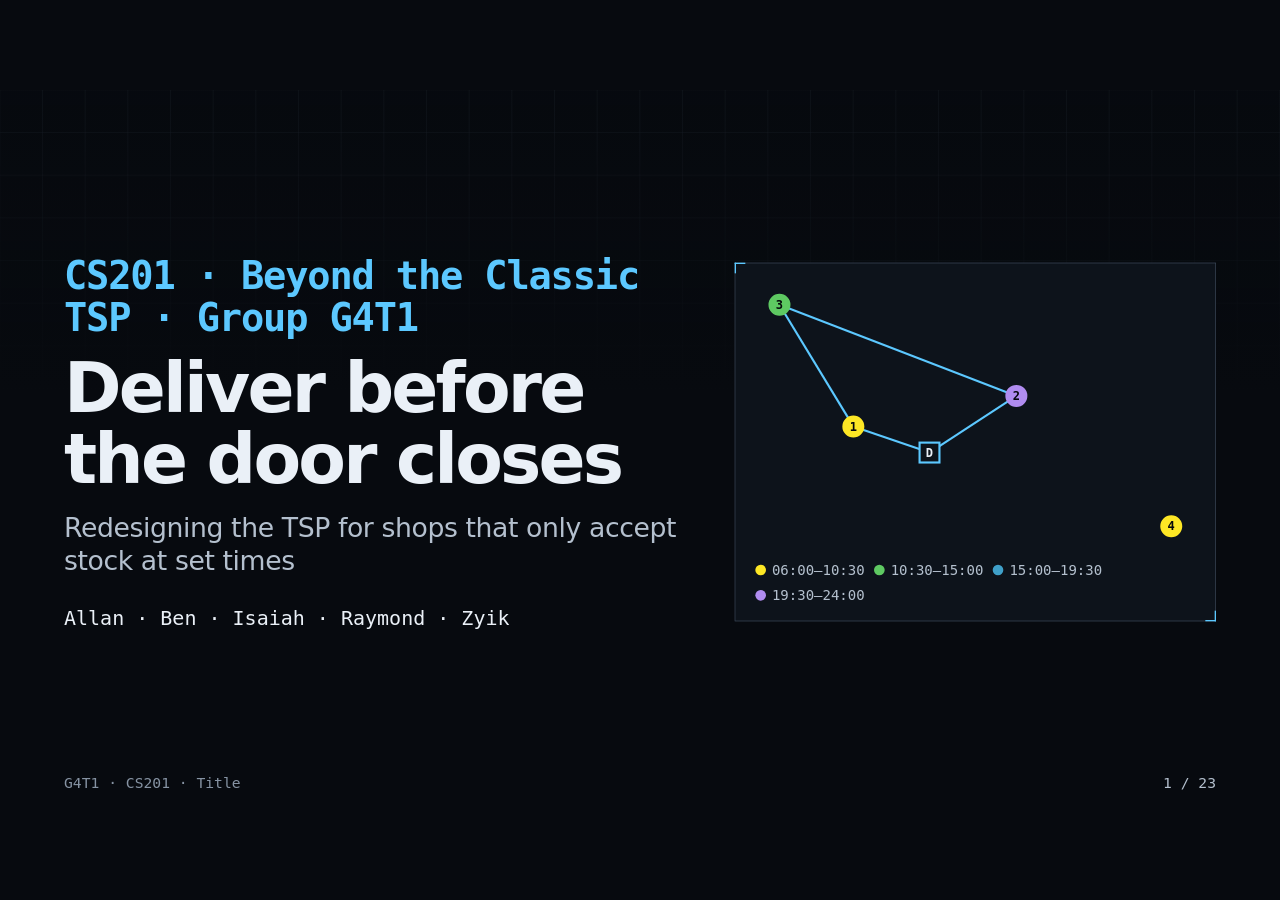
==== commit ce57194b: "removed instructions & wording changes in slides" ====
--- a/slides/index.html
+++ b/slides/index.html
@@ -5,9 +5,9 @@
   Ctrl+P gives one slide per page (tick "Background graphics"). Use a 1920x1080 "page" as set by @page.
 
   Number provenance: DATA below is copied unmodified (rounded to 4 d.p.) from
-  tests/fixtures/sample-suite/aggregates-*.json, full suite run 8 Nov 2026. Worked example INST is
+  results/aggregates-*.json of the team's full suite run, 8 Nov 2026 (2,550 runs). Worked example INST is
   docs/ALGORITHM_SPEC.md section 8. Solve-only speed-ups and the "Example 1" route figures are from HANDOFF.md.
-  Screenshots load from slides/img/ when present; until then a visible TODO shows.
+  Screenshots are real captures from that run, embedded below as data URIs.
 -->
 <html lang="en">
 <head>
@@ -120,18 +120,17 @@
     </div>
     <div class="panel" style="flex:.82"><div id="titleMap"></div><div class="slots" data-slots style="margin-top:8px;font-size:21px;gap:14px"></div></div>
   </div>
-  <div id="keys">← → move · Enter step an interactive · N speaker notes · F fullscreen · T chart/table</div>
   <aside class="notes" data-speaker="TODO: assign">Hello, we are G4T1. Our project takes the classic TSP and breaks the assumption that every city must be visited, because a real delivery driver cannot do that.</aside>
 </section>
 
 <!-- 2 -->
 <section class="slide" data-title="Use case">
-  <header class="hd"><div class="kicker">Motivation</div><h2>One van, one shift, and shops that only sign for goods at set times</h2></header>
+  <header class="hd"><div class="kicker">Motivation</div><h2>One van, one shift, one set time per shop</h2></header>
   <div class="g2 fill">
     <div class="col big" style="justify-content:center;font-weight:500">
       <p>The van leaves the warehouse in Kuala Lumpur at <b class="mono">06:00</b> and must be back by <b class="mono">24:00</b>.</p>
       <p>There are more shops than one driver can serve.</p>
-      <p><b>Goal:</b> complete as many deliveries as possible today. The rest go tomorrow.</p>
+      <p><b>Goal:</b> complete as many deliveries as possible today.</p>
     </div>
     <div class="panel col" style="justify-content:center">
       <h3>Try it: when does the van arrive?</h3>
@@ -227,22 +226,19 @@
 <section class="slide" data-title="Why NN fails">
   <header class="hd"><div class="kicker">Baseline · what goes wrong</div><h2>Time is the binding resource, and nearest neighbour spends it waiting</h2></header>
   <div class="row fill">
-    <figure class="shot" style="flex:0 0 760px" data-src="img/explorer-6-vs-23.png" data-alt="Instance explorer: nearest neighbour and greedy insertion routes on Example 1, 100 places"><span class="todo">TODO: real screenshot<br>Instance explorer, Example 1, 100 places<br>save as slides/img/explorer-6-vs-23.png</span></figure>
+    <figure class="shot" style="flex:0 0 760px" data-src="[data-uri]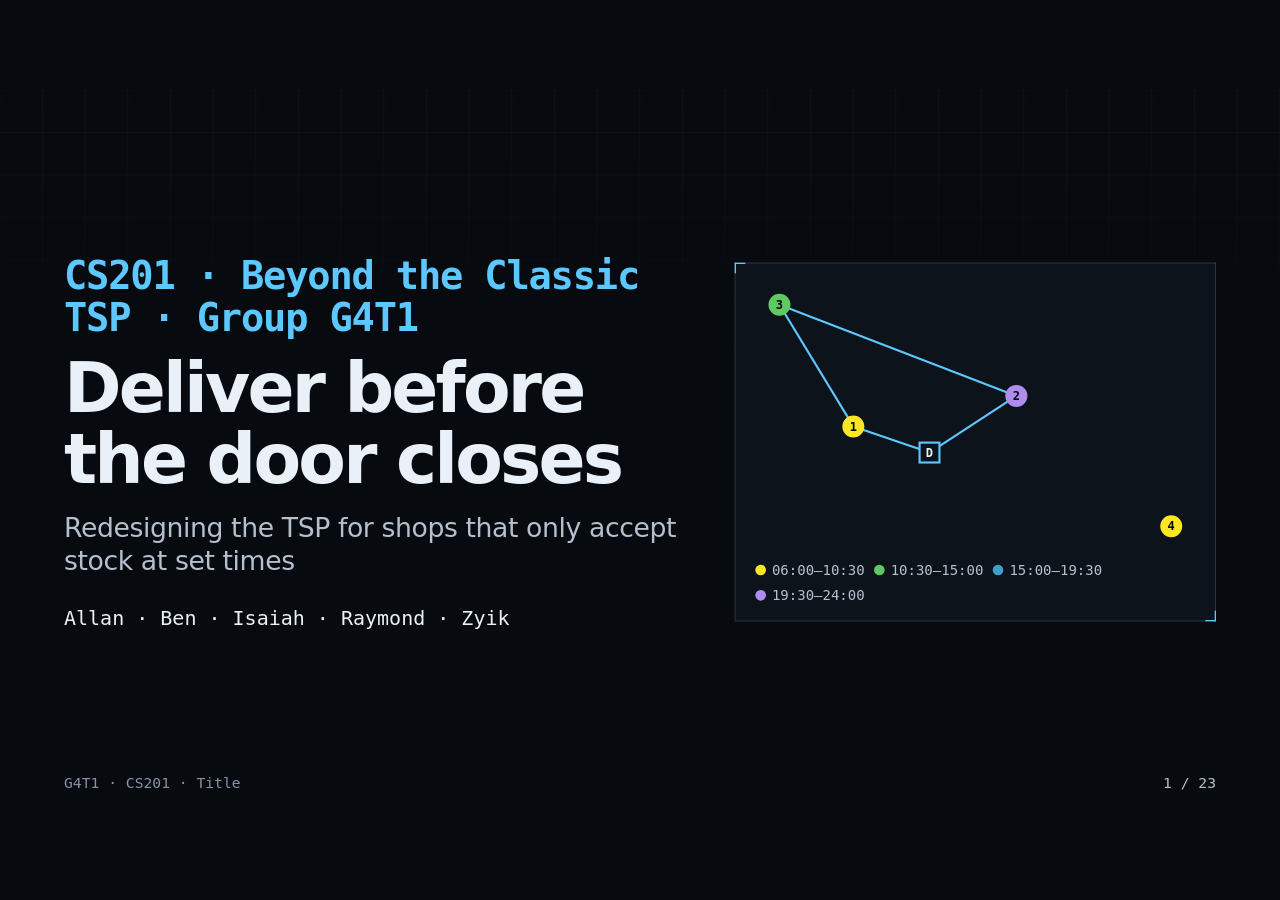
==== commit 4e5dc7a9: "Slides: plain-English pseudocode, story visuals, new X-factor - Slide 2: illustrated van, warehouse " ====
--- a/slides/index.html
+++ b/slides/index.html
@@ -83,7 +83,7 @@
 .chain span{min-width:58px;height:58px;padding:0 8px;display:inline-flex;align-items:center;justify-content:center;background:var(--surface-2);border:1px solid var(--line-strong);transition:background .18s,border-color .18s,opacity .18s}
 .chain span.drop{background:rgba(217,89,38,.28);border:2px solid var(--ils);opacity:1;color:#fff}.chain span.dep{color:var(--accent)}.chain em{font-style:normal;color:var(--muted);font-weight:400}.chain span.new{background:rgba(92,200,255,.22);border-color:var(--accent);color:#fff}
 .bar{display:flex;gap:2px;height:42px}.bar div{display:flex;align-items:center;justify-content:center;font:600 22px var(--mono);overflow:hidden;white-space:nowrap}
-.h2h{display:grid;grid-template-columns:76px 1fr 366px;gap:13px 14px;align-items:center;font:23px var(--mono)}
+.h2h{display:grid;grid-template-columns:76px 1fr 366px;gap:8px 14px;align-items:center;font:23px var(--mono)}
 .h2h .head{color:var(--accent);font-weight:600}
 input[type=range]{width:100%;accent-color:var(--accent)}
 #keys{font:22px var(--mono);color:var(--muted)}
@@ -93,6 +93,11 @@
 .lg .todo{font-size:27px!important}
 #notesPanel{position:absolute;z-index:30;left:0;right:0;bottom:0;background:#04070bf5;border-top:2px solid var(--accent);padding:24px 96px 26px;font-size:29px;line-height:1.36;display:none;color:var(--ink)}
 #notesPanel .who{font:600 24px var(--mono);color:var(--accent);margin-bottom:8px}
+.ico{width:54px;height:54px;fill:none;stroke:var(--accent);stroke-width:3;stroke-linecap:round;stroke-linejoin:round;margin-bottom:10px}
+pre.plain{font-size:27px;line-height:1.5;color:var(--ink)}
+.case{padding:0;display:flex;flex-direction:column;overflow:hidden}.case img{display:block;width:100%;height:350px;object-fit:cover}
+.case .body{padding:20px 30px 22px;display:flex;flex-direction:column;gap:10px;flex:1}
+.take{padding:16px 24px}.take h3{margin-bottom:6px}.take p{font-size:25px;line-height:1.28}
 #sbmaps{display:grid;grid-template-columns:repeat(3,1fr);gap:22px}#sbmaps svg{display:block;width:100%;cursor:crosshair}
 
 @page{size:1920px 1080px;margin:0}
@@ -126,17 +131,18 @@
 <!-- 2 -->
 <section class="slide" data-title="Use case">
   <header class="hd"><div class="kicker">Motivation</div><h2>One van, one shift, one set time per shop</h2></header>
+  <div class="panel" style="padding:16px 30px 10px"><svg viewBox="0 0 1668 232" width="100%" style="display:block" role="img" aria-label="A van leaves the Kuala Lumpur warehouse and passes shops that each sign for goods only during set hours, with more shops than one shift can reach"><line x1="14" y1="214" x2="1654" y2="214" stroke="var(--surface-2)" stroke-width="28" stroke-linecap="round"/><line x1="24" y1="214" x2="1644" y2="214" stroke="var(--muted)" stroke-width="2" stroke-dasharray="22 18"/><path d="M24 202V128l78-42 78 42v74z" fill="var(--surface-2)" stroke="var(--accent)" stroke-width="3"/><path d="M72 202v-48h60v48M72 170h60M72 186h60" fill="none" stroke="var(--accent)" stroke-width="3"/><text x="24" y="40" font-size="27" font-weight="700" fill="var(--accent)">Warehouse, KL</text><text x="24" y="72" font-size="22" fill="var(--ink-2)">out 06:00 · back by 24:00</text><path d="M236 168h34M226 184h44" stroke="var(--accent)" stroke-width="3" stroke-linecap="round" opacity=".6"/><rect x="284" y="150" width="84" height="48" rx="4" fill="var(--accent)"/><path d="M368 164h26l18 18v16h-44z" fill="var(--accent)"/><path d="M374 170h17l11 11h-28z" fill="var(--bg)"/><circle cx="310" cy="200" r="12" fill="var(--bg)" stroke="var(--ink)" stroke-width="4"/><circle cx="386" cy="200" r="12" fill="var(--bg)" stroke="var(--ink)" stroke-width="4"/><g transform="translate(520,0)"><rect x="0" y="120" width="170" height="82" fill="var(--surface-2)" stroke="var(--line-strong)" stroke-width="2"/><path d="M-8 120h186l-14-28H6z" fill="var(--slot-1)"/><rect x="68" y="150" width="34" height="52" fill="var(--bg)" stroke="var(--slot-1)" stroke-width="2"/><rect x="16" y="142" width="38" height="28" fill="var(--bg)" stroke="var(--line-strong)"/><rect x="116" y="142" width="38" height="28" fill="var(--bg)" stroke="var(--line-strong)"/><text x="85" y="40" text-anchor="middle" font-size="27" font-weight="700" fill="var(--ink)">Café</text><text x="85" y="72" text-anchor="middle" font-size="22" fill="var(--slot-1)">signs 06:00–10:30</text></g><g transform="translate(830,0)"><rect x="0" y="120" width="170" height="82" fill="var(--surface-2)" stroke="var(--line-strong)" stroke-width="2"/><path d="M-8 120h186l-14-28H6z" fill="var(--slot-2)"/><rect x="68" y="150" width="34" height="52" fill="var(--bg)" stroke="var(--slot-2)" stroke-width="2"/><rect x="16" y="142" width="38" height="28" fill="var(--bg)" stroke="var(--line-strong)"/><rect x="116" y="142" width="38" height="28" fill="var(--bg)" stroke="var(--line-strong)"/><text x="85" y="40" text-anchor="middle" font-size="27" font-weight="700" fill="var(--ink)">Minimart</text><text x="85" y="72" text-anchor="middle" font-size="22" fill="var(--slot-2)">signs 10:30–15:00</text></g><g transform="translate(1140,0)"><rect x="0" y="120" width="170" height="82" fill="var(--surface-2)" stroke="var(--line-strong)" stroke-width="2"/><path d="M-8 120h186l-14-28H6z" fill="var(--slot-4)"/><rect x="68" y="150" width="34" height="52" fill="var(--bg)" stroke="var(--slot-4)" stroke-width="2"/><rect x="16" y="142" width="38" height="28" fill="var(--bg)" stroke="var(--line-strong)"/><rect x="116" y="142" width="38" height="28" fill="var(--bg)" stroke="var(--line-strong)"/><text x="85" y="40" text-anchor="middle" font-size="27" font-weight="700" fill="var(--ink)">Mall outlet</text><text x="85" y="72" text-anchor="middle" font-size="22" fill="var(--slot-4)">signs 19:30–24:00</text></g><g transform="translate(1410,0)" opacity=".55"><rect x="0" y="150" width="58" height="52" fill="none" stroke="var(--muted)" stroke-width="2" stroke-dasharray="6 5"/><text x="29" y="186" text-anchor="middle" font-size="26" fill="var(--muted)">?</text></g><g transform="translate(1486,0)" opacity=".55"><rect x="0" y="150" width="58" height="52" fill="none" stroke="var(--muted)" stroke-width="2" stroke-dasharray="6 5"/><text x="29" y="186" text-anchor="middle" font-size="26" fill="var(--muted)">?</text></g><g transform="translate(1562,0)" opacity=".55"><rect x="0" y="150" width="58" height="52" fill="none" stroke="var(--muted)" stroke-width="2" stroke-dasharray="6 5"/><text x="29" y="186" text-anchor="middle" font-size="26" fill="var(--muted)">?</text></g><text x="1515" y="40" text-anchor="middle" font-size="24" font-weight="700" fill="var(--ink)">…and many more</text><text x="1515" y="72" text-anchor="middle" font-size="22" fill="var(--ink-2)">too many for one shift</text></svg></div>
   <div class="g2 fill">
-    <div class="col big" style="justify-content:center;font-weight:500">
+    <div class="col" style="justify-content:center;font-size:36px;line-height:1.26;font-weight:500;gap:18px">
       <p>The van leaves the warehouse in Kuala Lumpur at <b class="mono">06:00</b> and must be back by <b class="mono">24:00</b>.</p>
       <p>There are more shops than one driver can serve.</p>
       <p><b>Goal:</b> complete as many deliveries as possible today.</p>
     </div>
-    <div class="panel col" style="justify-content:center">
-      <h3>Try it: when does the van arrive?</h3>
-      <div class="mono" style="font-size:64px;font-weight:700" id="arrClock">14:00</div>
+    <div class="panel col" style="justify-content:center;gap:14px">
+      <h3 style="margin-bottom:0">Try it: when does the van arrive?</h3>
+      <div class="mono" style="font-size:56px;font-weight:700" id="arrClock">14:00</div>
       <input id="arrRange" type="range" min="360" max="1440" step="15" value="840" aria-label="Van arrival time">
-      <div id="arrRows" class="col" style="gap:16px"></div>
+      <div id="arrRows" class="col" style="gap:12px"></div>
     </div>
   </div>
   <aside class="notes" data-speaker="TODO: assign">A warehouse restocks shops that only accept stock while staff are there to sign. A cafe takes stock from 06:00 to 10:30 before it opens; a mall outlet from 19:30 to midnight after closing. Move the slider: arrive early and you wait outside, arrive late and the trip is wasted.</aside>
@@ -145,14 +151,20 @@
 <!-- 3 -->
 <section class="slide" data-title="Why classic TSP fails">
   <header class="hd"><div class="kicker">Motivation</div><h2>The classic TSP answers a question this driver is not asking</h2></header>
-  <div class="panel fill" style="display:flex;align-items:center">
-    <table class="big" style="font-size:36px;font-weight:500">
+  <div class="row fill">
+  <div class="panel" style="display:flex;align-items:center;flex:1.75;min-width:0">
+    <table class="big" style="font-size:34px;font-weight:500">
       <tr><th style="width:48%">Classic TSP assumes</th><th>Our driver has</th></tr>
       <tr><td>Visit <b>every</b> city</td><td>Visit as many as possible; <b>skipping is allowed</b></td></tr>
       <tr><td>Minimise distance</td><td><b>Maximise visits</b>; distance is only the tie-break</td></tr>
       <tr><td>Any city, any time</td><td><b>One time window</b> per place: early waits, late is refused</td></tr>
       <tr><td>No time limit</td><td><b>Back at the depot</b> by 24:00</td></tr>
     </table>
+  </div>
+  <div class="col" style="flex:.7;min-width:0">
+    <div class="panel" style="flex:1;padding:16px 22px;display:flex;flex-direction:column;justify-content:center"><h3>CLASSIC TSP</h3><svg viewBox="0 0 420 240" width="100%" style="display:block" role="img" aria-label="Classic TSP: one loop through every stop"><polyline points="52,116 120,52 214,34 330,62 372,150 292,206 196,196 118,176 52,116" fill="none" stroke="var(--accent)" stroke-width="3"/><circle cx="120" cy="52" r="12" fill="var(--ink-2)"/><circle cx="214" cy="34" r="12" fill="var(--ink-2)"/><circle cx="330" cy="62" r="12" fill="var(--ink-2)"/><circle cx="372" cy="150" r="12" fill="var(--ink-2)"/><circle cx="292" cy="206" r="12" fill="var(--ink-2)"/><circle cx="196" cy="196" r="12" fill="var(--ink-2)"/><circle cx="118" cy="176" r="12" fill="var(--ink-2)"/><rect x="40" y="104" width="24" height="24" fill="var(--surface)" stroke="var(--accent)" stroke-width="3"/></svg><p class="xs dim">Every stop, shortest loop, no clock.</p></div>
+    <div class="panel" style="flex:1;padding:16px 22px;display:flex;flex-direction:column;justify-content:center"><h3>OUR DRIVER</h3><svg viewBox="0 0 420 240" width="100%" style="display:block" role="img" aria-label="Our variant: a route through some stops, with others skipped"><polyline points="52,116 120,52 214,34 292,206 196,196 52,116" fill="none" stroke="var(--accent)" stroke-width="3"/><circle cx="120" cy="52" r="12" fill="var(--slot-1)"/><circle cx="214" cy="34" r="12" fill="var(--slot-2)"/><circle cx="330" cy="62" r="12" fill="var(--surface)" stroke="var(--muted)" stroke-width="2" stroke-dasharray="5 4"/><circle cx="372" cy="150" r="12" fill="var(--surface)" stroke="var(--muted)" stroke-width="2" stroke-dasharray="5 4"/><circle cx="292" cy="206" r="12" fill="var(--slot-3)"/><circle cx="196" cy="196" r="12" fill="var(--slot-4)"/><circle cx="118" cy="176" r="12" fill="var(--surface)" stroke="var(--muted)" stroke-width="2" stroke-dasharray="5 4"/><rect x="40" y="104" width="24" height="24" fill="var(--surface)" stroke="var(--accent)" stroke-width="3"/></svg><p class="xs dim">Colour = opening hours. Dashed = skipped today.</p></div>
+  </div>
   </div>
   <aside class="notes" data-speaker="TODO: assign">Classic TSP must visit every shop, which is impossible in one shift. It only minimises distance, and the shortest route can arrive when shops will not accept. And it has no concept of time at all.</aside>
 </section>
@@ -192,10 +204,10 @@
 <section class="slide" data-title="Evaluation harness">
   <header class="hd"><div class="kicker">Evaluation methodology</div><h2>No algorithm is allowed to mark its own homework</h2></header>
   <div class="pipe" style="margin-top:12px">
-    <div class="panel"><h3>1 · SEEDED INSTANCES</h3><p class="sm">Identical input for every algorithm: a paired comparison</p></div><div class="arrow">→</div>
-    <div class="panel"><h3>2 · ISOLATED SOLVERS</h3><p class="sm">Separate program per algorithm: JSON in on stdin, route out on stdout</p></div><div class="arrow">→</div>
-    <div class="panel"><h3>3 · INDEPENDENT VALIDATOR</h3><p class="sm">Replays every route itself and computes every score</p></div><div class="arrow">→</div>
-    <div class="panel"><h3>4 · STATISTICS</h3><p class="sm">Wins, ties, losses and a bootstrap 95% CI on the visit difference</p></div>
+    <div class="panel"><svg class="ico" viewBox="0 0 56 56" aria-hidden="true"><path d="M28 6c-9 0-16 7-16 16 0 12 16 28 16 28s16-16 16-28c0-9-7-16-16-16z"/><circle cx="28" cy="22" r="6"/></svg><h3>1 · SAME TEST FOR ALL</h3><p class="sm">Every algorithm gets exactly the same delivery days, so the comparison is fair</p></div><div class="arrow">→</div>
+    <div class="panel"><svg class="ico" viewBox="0 0 56 56" aria-hidden="true"><rect x="6" y="10" width="44" height="36" rx="3"/><path d="M6 20h44M15 29l6 5-6 5M27 39h12"/></svg><h3>2 · RUN SEPARATELY</h3><p class="sm">Each algorithm is its own program: it is handed the problem and hands back only a route</p></div><div class="arrow">→</div>
+    <div class="panel"><svg class="ico" viewBox="0 0 56 56" aria-hidden="true"><path d="M28 5l20 8v14c0 12-9 20-20 24C17 47 8 39 8 27V13z"/><path d="M18 27l7 7 13-14"/></svg><h3>3 · INDEPENDENT CHECKER</h3><p class="sm">A separate checker re-drives every route and works out every score itself</p></div><div class="arrow">→</div>
+    <div class="panel"><svg class="ico" viewBox="0 0 56 56" aria-hidden="true"><path d="M12 46V30M26 46V12M40 46V22M5 48h46"/></svg><h3>4 · COMPARE</h3><p class="sm">Wins, ties and losses on each delivery day, plus the average gap in shops visited</p></div>
   </div>
   <div class="g3 fill huge" style="align-items:center">
     <div><div class="stat mono">6</div><div class="lab">experiments, each varying one parameter</div></div>
@@ -210,7 +222,7 @@
   <header class="hd"><div class="kicker">Baseline · nearest neighbour · O(n²)</div><h2>Go to the closest place you can still reach, and repeat</h2></header>
   <div class="row fill">
     <div class="col" style="flex:0 0 780px">
-      <div class="panel"><pre class="code" id="nnCode" style="font-size:29px"></pre></div>
+      <div class="panel"><pre class="code plain" id="nnCode"></pre></div>
       <div class="ctrl" data-stepctl="nn"></div>
       <p class="sm" id="nnCap" style="min-height:112px"></p>
     </div>
@@ -240,7 +252,7 @@
 <section class="slide" data-title="GIC">
   <header class="hd"><div class="kicker">Approach A · greedy insertion with cache (GIC)</div><h2>Slot each shop into the gap that adds the least distance</h2></header>
   <div class="row fill">
-    <div class="panel" style="flex:0 0 880px"><pre class="code" id="giCode" style="font-size:29px"></pre></div>
+    <div class="panel" style="flex:0 0 880px"><pre class="code plain" id="giCode"></pre></div>
     <div class="col" style="flex:1;min-width:0">
       <div class="panel" style="padding:12px 20px"><div id="giMap"></div></div>
       <div class="chain" id="giChain"></div>
@@ -257,8 +269,8 @@
   <div class="row fill">
     <div class="col" style="flex:1.45;min-width:0">
       <div class="panel" style="padding:22px 28px">
-        <p style="font-size:31px"><code>leave[p]</code> earliest departure from stop p <span class="muted">(forward pass)</span></p>
-        <p style="font-size:31px;margin-top:8px"><code>latest[p]</code> latest safe start at stop p <span class="muted">(backward pass)</span></p>
+        <p style="font-size:31px"><code>leave[p]</code> the earliest the van can leave stop p</p>
+        <p style="font-size:31px;margin-top:8px"><code>latest[p]</code> the latest it may reach stop p without making a later stop late</p>
       </div>
       <div class="panel" style="padding:24px 28px;flex:1;display:flex;flex-direction:column;justify-content:center"><h3>TRY AN INSERTION INTO ROUTE <span class="mono" style="color:#fff">0 → 1 → 2 → 0</span></h3>
         <div class="ctrl" id="cacheCtl" style="flex-wrap:wrap;margin-bottom:14px"></div>
@@ -282,7 +294,7 @@
 <section class="slide" data-title="ILS">
   <header class="hd"><div class="kicker">Approach B · iterated local search (ILS)</div><h2>Destroy part of the route, rebuild it, keep the best ever seen</h2></header>
   <div class="row fill">
-    <div class="panel" style="flex:0 0 940px"><pre class="code" style="font-size:27px" id="ilsCode"></pre></div>
+    <div class="panel" style="flex:0 0 940px"><pre class="code plain" style="font-size:26px" id="ilsCode"></pre></div>
     <div class="col" style="flex:1;min-width:0;justify-content:center;gap:16px">
       <div class="panel" style="padding:10px 18px"><div id="ilsMap"></div></div>
       <div class="chain" id="shakeChain" style="font-size:25px;gap:5px"></div>
@@ -378,24 +390,29 @@
 <section class="slide" data-title="Head-to-head and trade-off">
   <header class="hd"><div class="kicker">Results · GIC vs ILS · paired per instance</div><h2>ILS buys more visits with more runtime, until its budget runs out</h2></header>
   <div class="row fill">
-    <div class="col" style="flex:1.3;min-width:0">
-      <div class="legend" style="font:23px var(--mono);color:var(--ink-2);gap:24px"><span><i class="swatch" style="background:var(--gi);margin-right:8px;vertical-align:-3px"></i>GIC wins</span><span><i class="swatch" style="background:var(--tie);margin-right:8px;vertical-align:-3px"></i>tie</span><span><i class="swatch" style="background:var(--ils);margin-right:8px;vertical-align:-3px"></i>ILS wins</span></div>
+    <div class="col" style="flex:1.3;min-width:0;gap:14px">
+      <div class="legend" style="font:23px var(--mono);color:var(--ink-2);gap:24px"><span><i class="swatch" style="background:var(--gi);margin-right:8px;vertical-align:-3px"></i>GIC served more</span><span><i class="swatch" style="background:var(--tie);margin-right:8px;vertical-align:-3px"></i>tie</span><span><i class="swatch" style="background:var(--ils);margin-right:8px;vertical-align:-3px"></i>ILS served more</span></div>
       <div class="h2h" id="h2h"></div>
     </div>
-    <div class="col chartwrap" style="flex:.7;min-width:0">
+    <div class="col chartwrap" style="flex:.7;min-width:0;gap:10px">
       <div class="row" style="justify-content:space-between;align-items:center"><div class="legend" data-legend="trade"></div><div class="ctrl"><button data-t>Table</button></div></div>
       <div class="plot" id="tradeChart"></div><div class="twin" id="tradeTwin"></div>
-      <p class="xs muted">Wall-clock runtime on our machine, including Python start-up. n = 5 to 300.</p>
-    </div>
-  </div>
-  <aside class="notes" data-speaker="Zyik">Each row compares the same instances. The interval on the right is a bootstrap 95 percent confidence interval on mean visits, GIC minus ILS: negative means ILS is ahead. From n=10 upward the interval excludes zero. The right chart is the trade-off: at n=100 ILS is about 11 times slower but visits more, up to the point where its budget binds.</aside>
+      <p class="xs muted">Higher = more shops served. Further right = longer to compute (includes Python start-up).</p>
+    </div>
+  </div>
+  <div class="g3" style="gap:22px">
+    <div class="panel take"><h3>5 TO 15 SHOPS · OFTEN A TIE</h3><p>With so few shops there is little to choose between, so both usually find the same route.</p></div>
+    <div class="panel take"><h3>20 TO 150 SHOPS · ILS WINS</h3><p>At 100 shops ILS serves about <b>9 more a day</b>, but takes about <b>1.2 s</b> to plan instead of 0.1 s.</p></div>
+    <div class="panel take"><h3>200 TO 300 SHOPS · LEAD SHRINKS</h3><p>ILS hits its work limit before it finishes exploring, so its lead falls to about <b>2 shops</b>.</p></div>
+  </div>
+  <aside class="notes" data-speaker="Zyik">Each row gives GIC and ILS exactly the same delivery days and counts who served more shops on each day. Grey means a tie. The number on the right is how many more shops ILS serves on an average day. With 5 to 15 shops they often tie. From 20 shops ILS wins almost every day, and at 100 shops it serves about 9 more. The price is on the right-hand chart: ILS takes about 1.2 seconds to plan where GIC takes about a tenth of a second. Past 200 shops ILS runs out of its work budget, so its lead shrinks to about 2 shops.</aside>
 </section>
 
 <!-- 18 -->
 <section class="slide" data-title="Findings">
   <header class="hd"><div class="kicker">Interesting findings</div><h2>What the experiments taught us</h2></header>
-  <div class="g3 fill lg" style="grid-template-rows:1fr 1fr;gap:20px 26px" id="findings"></div>
-  <aside class="notes" data-speaker="TODO: assign">Six findings. The most useful: time, not distance, is the bottleneck. ILS's switch to least time shift is the main reason it beats GIC. Note the budget: ILS uses its full 2 million checks from about n=50, its lead peaks near n=100 and then shrinks by n=300.</aside>
+  <div class="g3 fill lg" style="gap:28px" id="findings"></div>
+  <aside class="notes" data-speaker="TODO: assign">Three findings. First, the bigger the job, the further ILS pulls ahead of GIC. Second, that lead has a ceiling: ILS uses its full 2 million checks from about n=50, its lead peaks near n=100 and then shrinks by n=300. Third, the cache is a free speed-up: the routes are identical, only faster.</aside>
 </section>
 
 <!-- 19 -->
@@ -410,14 +427,29 @@
 
 <!-- 20 -->
 <section class="slide" data-title="X-factor">
-  <header class="hd"><div class="kicker">X-factor</div><h2>Our edge is how rigorously the claims can be checked</h2></header>
-  <div class="g2 fill lg" style="grid-template-rows:1fr 1fr;gap:22px 30px">
-    <div class="panel"><h3>EVALUATION METHODOLOGY</h3><p class="sm">Independent validator, paired seeded instances and bootstrap CIs.</p><p class="sm" style="margin-top:10px"><b>Why it counts:</b> a score cannot be misreported, and differences come with uncertainty.</p></div>
-    <div class="panel"><h3>O(1) FEASIBILITY CACHE</h3><p class="sm">With an exactness argument and a floating-point guard.</p><p class="sm" style="margin-top:10px"><b>Why it counts:</b> 7.5× faster at n=100 with identical routes, so zero quality cost.</p></div>
-    <div class="panel"><h3>DETERMINISTIC ILS</h3><p class="sm">A systematic shake and a work budget, not a clock.</p><p class="sm" style="margin-top:10px"><b>Why it counts:</b> same input, same output, and machine speed cannot change the result.</p></div>
-    <div class="panel"><h3>"UNTIL EVERY PLACE IS VISITED"</h3><p class="sm">A second, multi-day metric: days and working hours to finish all shops.</p><p class="sm" style="margin-top:10px"><b>Why it counts:</b> it matches "leftovers go tomorrow".</p><p class="sm" style="margin-top:10px">Clearing 100 shops takes <b class="mono">7.7</b> days with ILS, <b class="mono">8.6</b> with GIC, <b class="mono">15.0</b> with NN.</p></div>
-  </div>
-  <aside class="notes" data-speaker="TODO: assign">The brief says a fancy UI is not an X-factor, so we do not claim our website as one. We claim the methodology, the exact cache, the reproducible search, and the second metric that matches the real use case. Over 10 instances of 100 shops, working hours to finish everything average 124.6 with ILS, 136.2 with GIC and 202.2 with nearest neighbour.</aside>
+  <header class="hd"><div class="kicker">X-factor · the right algorithm for your situation</div><h2>Two kinds of driving, so we pick the algorithm that fits each</h2></header>
+  <div class="g2 fill" style="gap:36px;min-height:0">
+    <div class="panel case" style="border-color:var(--ils)">
+      <img alt="An SBS Transit double-decker bus on its route" src="[data-uri]">
+      <div class="body">
+        <h3 style="color:var(--ils);margin:0">ROUTE KNOWN IN ADVANCE · PLANNED ONCE, DRIVEN DAILY</h3>
+        <p style="font-size:38px;font-weight:700;letter-spacing:-.015em;color:#fff">A bus service route → ILS</p>
+        <p style="font-size:29px">The stops are fixed and the same route runs every day, so it is worth letting the search think longer to squeeze in more stops.</p>
+        <p class="sm mono" style="margin-top:auto"><b id="xfIls"></b></p>
+      </div>
+    </div>
+    <div class="panel case" style="border-color:var(--gi)">
+      <img alt="A GrabHitch driver talking with a passenger" style="object-position:100% 50%" src="[data-uri]">
+      <div class="body">
+        <h3 style="color:var(--gi);margin:0">REQUESTS ARRIVE ON THE ROAD · ANSWER NEEDED NOW</h3>
+        <p style="font-size:38px;font-weight:700;letter-spacing:-.015em;color:#fff">A GrabHitch driver → GIC</p>
+        <p style="font-size:29px">A new rider appears mid-trip. Greedy insertion slots them into the route you already have, and answers almost instantly.</p>
+        <p class="sm mono" style="margin-top:auto"><b id="xfGi"></b></p>
+      </div>
+    </div>
+  </div>
+  <p class="xs muted">Figures are means over 30 instances of 100 places from our delivery experiments; planning time includes Python start-up. We did not run separate bus or ride-hitch experiments. Photos: SBS Transit, Grab.</p>
+  <aside class="notes" data-speaker="TODO: assign">Our X-factor is that we do not crown one winner. Which algorithm is best depends on your situation. A bus service knows its stops in advance and drives the same route every day, so planning time is cheap: use ILS, which takes about a second and serves about 9 more stops out of 100. A GrabHitch driver gets a new request while already on the road and needs an answer now: use GIC, greedy insertion with cache, which slots the new rider into the existing route in about a tenth of a second. These two are the use cases we map our measured trade-off onto; the numbers come from our delivery experiments.</aside>
 </section>
 
 <!-- 21 -->
@@ -425,9 +457,9 @@
   <header class="hd"><div class="kicker">AI usage · course policy section 11</div><h2>What AI helped with, and what is ours</h2></header>
   <div class="g2 fill lg" style="grid-template-columns:1fr 1fr">
     <div class="panel"><h3>AI TOOLS</h3><p class="sm"><b>Claude</b> for algorithm research.</p><p class="sm" style="margin-top:12px"><b>Claude Code</b> for coding. All code was written by AI, and this deck was built with Claude Code from our handoff document.</p></div>
-    <div class="panel"><h3>ORIGINAL TO THE TEAM</h3><p class="sm">The <b>ideation</b>, and the <b>improvements</b> to each type of algorithm.</p><p class="sm dim" style="margin-top:24px">We remain accountable for every design decision and can explain any part of this work.</p></div>
-  </div>
-  <aside class="notes" data-speaker="TODO: assign">We declare this plainly: we used Claude for algorithm research and Claude Code for coding. The ideation and the improvements to each type of algorithm are ours, and all of the code was written by AI. We remain accountable for it and can explain any part.</aside>
+    <div class="panel"><h3>ORIGINAL TO THE TEAM</h3><ul class="tight" style="gap:16px"><li style="font-size:32px"><b>The idea:</b> deliveries with opening hours</li><li style="font-size:32px"><b>The experiment plan:</b> what to test, what to vary, and how to compare fairly</li><li style="font-size:32px"><b>The real-world use cases:</b> delivery vans, bus routes, ride-hitching</li><li style="font-size:32px"><b>The improvements</b> to each algorithm</li></ul><p class="sm dim" style="margin-top:24px">We remain accountable for every design decision and can explain any part of this work.</p></div>
+  </div>
+  <aside class="notes" data-speaker="TODO: assign">We declare this plainly: we used Claude for algorithm research and Claude Code for coding. The idea, the plan for how to experiment, the real-world use cases and the improvements to each algorithm are ours, and all of the code was written by AI. We remain accountable for it and can explain any part.</aside>
 </section>
 
 <!-- A1 -->
@@ -589,19 +621,19 @@
 
 /* NN replay */
 const nnRoute=solveNN(INST),nnVal=validate(INST,nnRoute);
-const nnSrc=['here ← depot, clock ← 06:00','<span class="k">loop</span>:','  best ← nearest unvisited j where','    start_j = max(clock + travel, opens_j)','    start_j ≤ closes_j','    start_j + travel(j, depot) ≤ deadline','  <span class="k">if</span> none: <span class="k">break</span>','  go to best, clock ← start_best','return to depot'];
+const nnSrc=['Start at the depot at 06:00','<span class="k">Repeat:</span>','  Look at every shop not visited yet','  Skip a shop if:','    it will have closed when we arrive, or','    we could not get home by midnight','  If no shop is left, stop','  Drive to the closest shop that is left','  If it is not open yet, wait outside','Drive back to the depot'];
 const nnFrames=[{l:[0],c:`Leave the depot at <b class="mono">06:00</b>. Nearest reachable place is customer 1.`}].concat(nnVal.legs.map((g,i)=>{const dep=g.b===0;
-  return dep?{l:[8],c:`Back at <b class="mono">${clock(g.arrive)}</b>: <b>3</b> visits, <span class="mono">${f2(nnVal.km)}</span> km. Customer 4 was skipped, since its window closed. Waiting: <b class="mono">${f2(nnVal.wait)}</b> min.`}
-  :{l:[2,3,4,5,7],c:`Customer ${g.b}: arrive <b class="mono">${clock(g.arrive)}</b>${g.wait>.01?`, then <b style="color:var(--focus)">wait <span class="mono">${f2(g.wait)}</span> min</b> until <span class="mono">${clock(g.leave)}</span>.`:', window open, no wait.'}`};}));
+  return dep?{l:[9],c:`Back at <b class="mono">${clock(g.arrive)}</b>: <b>3</b> visits, <span class="mono">${f2(nnVal.km)}</span> km. Customer 4 was skipped, since its window closed. Waiting: <b class="mono">${f2(nnVal.wait)}</b> min.`}
+  :{l:[2,3,4,5,7,8],c:`Customer ${g.b}: arrive <b class="mono">${clock(g.arrive)}</b>${g.wait>.01?`, then <b style="color:var(--focus)">wait <span class="mono">${f2(g.wait)}</span> min</b> until <span class="mono">${clock(g.leave)}</span>.`:', window open, no wait.'}`};}));
 function codeLines(el,src,on){el.innerHTML=src.map((t,i)=>`<span class="l${on.includes(i)?' on':''}">${t}</span>`).join('');}
 makeStepper('nn',slides[6],nnFrames.length,i=>{const r=nnRoute.slice(0,Math.min(i+1,nnRoute.length)),edges=r.slice(1).map((b,k)=>[r[k],b]);
   codeLines($('#nnCode'),nnSrc,nnFrames[i].l);$('#nnMap').innerHTML=miniMap(INST,edges,{on:r,hot:r[r.length-1]||null});$('#nnTime').innerHTML=timeline(INST,nnVal.legs,i);$('#nnCap').innerHTML=nnFrames[i].c;});
 
 /* GI replay */
 const giLog=[];solveGI(INST,giLog);
-const giSrc=['route ← [0, 0]; alive ← all customers','<span class="k">while</span> alive not empty:','  rebuild leave[], latest[]     <span class="c"># O(k)</span>','  best ← none','  <span class="k">for</span> v <span class="k">in</span> alive:               <span class="c"># O(n)</span>','    <span class="k">for</span> each gap p in route:    <span class="c"># O(k)</span>','      <span class="k">if</span> O(1) check passes:','        Δ ← d(a,v) + d(v,b) − d(a,b)','        keep smallest (Δ, closes_v, id, p)','    <span class="k">if</span> v fits nowhere: drop v forever','  <span class="k">if</span> best is none: <span class="k">break</span>','  insert best                   <span class="c"># O(k)</span>','<span class="k">return</span> route'];
-const giFrames=[];giLog.forEach((r,idx)=>{if(r.final){giFrames.push({route:r.route,l:[12],c:`Nothing is left to insert. Final route visits <b>${r.route.length-2}</b> customers, valid by the same replay.`});return;}
-  const b=r.best,nr=[...r.route];nr.splice(b[3],0,b[4]);giFrames.push({route:nr,nw:b[4],l:[4,5,6,7,8],c:`Round ${idx+1}: insert customer <b class="mono">${b[4]}</b>, adding <b class="mono">${f2(b[0])}</b> km.`+(r.pruned.length?` Customer <b class="mono">${r.pruned.join(', ')}</b> fits no gap: dropped for good.`:'')});});
+const giSrc=['Start with an empty route: depot → depot','<span class="k">Repeat while some shops are still unplaced:</span>','  Note how much spare time each stop has','  For every unplaced shop:','    Try it in every gap between two stops','    Keep a gap only if nobody ends up late','    Score the gap by the extra km it adds','    If it fits in no gap, drop it for good','  If nothing fits anywhere, stop','  Insert the shop with the smallest extra km','Return the route'];
+const giFrames=[];giLog.forEach((r,idx)=>{if(r.final){giFrames.push({route:r.route,l:[10],c:`Nothing is left to insert. Final route visits <b>${r.route.length-2}</b> customers, valid by the same replay.`});return;}
+  const b=r.best,nr=[...r.route];nr.splice(b[3],0,b[4]);giFrames.push({route:nr,nw:b[4],l:r.pruned.length?[3,4,5,6,7,9]:[3,4,5,6,9],c:`Round ${idx+1}: insert customer <b class="mono">${b[4]}</b>, adding <b class="mono">${f2(b[0])}</b> km.`+(r.pruned.length?` Customer <b class="mono">${r.pruned.join(', ')}</b> fits no gap: dropped for good.`:'')});});
 giFrames.unshift({route:[0,0],l:[0],c:'Start with an empty route: depot, depot.'});
 makeStepper('gi',slides[8],giFrames.length,i=>{const f=giFrames[i],edges=f.route.slice(1).map((b,k)=>[f.route[k],b]);codeLines($('#giCode'),giSrc,f.l);$('#giMap').innerHTML=miniMap(INST,edges,{on:f.route,hot:f.nw});
   $('#giChain').innerHTML=f.route.map((v,k)=>`<span class="${v===0?'dep':v===f.nw?'new':''}">${v===0?'D':v}</span>`).join('<em>→</em>');$('#giCap').innerHTML=f.c;});
@@ -615,26 +647,26 @@
   const ctl=$('#cacheCtl');ctl.innerHTML=`<span>customer</span>`+[3,4].map(v=>`<button data-v="${v}" class="${v===cV?'on':''}">${v}</button>`).join('')+`<span style="margin-left:18px">gap</span>`+[1,2,3].map(p=>`<button data-p="${p}" class="${p===cP?'on':''}">${cRoute[p-1]||'D'}→${cRoute[p]||'D'}</button>`).join('');
   $$('button',ctl).forEach(x=>x.onclick=()=>{if(x.dataset.v)cV=+x.dataset.v;else cP=+x.dataset.p;drawCache();});
   const m=(okk)=>`<b style="color:${okk?'var(--ok)':'var(--bad)'}">${okk?'pass':'fail'}</b>`;
-  $('#cacheOut').innerHTML=`start_v = max(${f2(cLeave[cP-1])} + ${f2(T[a][cV])}, ${INST.opens[cV]}) = <b>${f2(s)}</b><br>start_v ≤ closes[v] : ${f2(s)} ≤ ${INST.closes[cV]} &nbsp;${m(c1)}<br>start_v + travel(v,b) ≤ latest[p] : ${f2(e)} ≤ ${f2(cLatest[cP])} &nbsp;${m(c2)}<br><b style="color:${ok?'var(--ok)':'var(--bad)'}">${ok?'Fits':'Does not fit'}</b> <span class="muted">after two comparisons</span>`;}
+  $('#cacheOut').innerHTML=`Shop ${cV} would be served at <b>${clock(s)}</b><br>Is shop ${cV} still open then? It closes ${INST.closes[cV]===1440?'24:00':clock(INST.closes[cV])} &nbsp;${m(c1)}<br>Is the next stop still on time? Reach it ${clock(e)}, latest allowed ${cLatest[cP]>=1440?'24:00':clock(cLatest[cP])} &nbsp;${m(c2)}<br><b style="color:${ok?'var(--ok)':'var(--bad)'}">${ok?'Fits':'Does not fit'}</b> <span class="muted">after just two comparisons</span>`;}
 drawCache();
 
 /* ILS replay: every frame comes from the logged search on instance n5-seed17 */
-const ilsSrc=['route ← insert_by_shift([0, 0]); best ← route','R ← 1, P ← 1, since ← 0, stall ← 0','<span class="k">while</span> stall &lt; 4000 <span class="k">and</span> checks &lt; 2,000,000:','  remove R consecutive visits from P (wrap)','  insert_by_shift(route)','  <span class="k">if</span> route better than best:','    best ← route; R, P ← 1; since, stall ← 0','  <span class="k">else</span>:','    stall++, since++; P ← P + R','    <span class="k">if</span> P past the end: wrap P; R++','      <span class="k">if</span> R &gt; max(2, visits/2): R ← 1','    <span class="k">if</span> since ≥ 150: route ← best; R, P ← 1','<span class="k">return</span> best'];
+const ilsSrc=['Build a first route by adding, one at a time,','  the shop that delays the rest of the day least','Remember it as the best route so far','<span class="k">Repeat until 4,000 tries in a row bring no gain</span>','<span class="k">(or the budget of 2,000,000 checks runs out):</span>','  Shake: remove a few neighbouring stops','  Refill: add shops back, the same way as before','  If the new route beats the best so far:','    Remember it, and go back to small shakes','  Otherwise:','    Shake the next part of the route instead','    After a full pass, remove more stops at once','    After 150 misses, go back to the best route','Return the best route found'];
 const ILSI={"depart":360,"deadline":1440,"speed":40.0,"id":[1735161,7797394,7697042,1770549,7566098,1770127],"lat":[3.1412,2.6567,3.2301,4.25,3.8682,2.1993],"lon":[101.68653,102.3071,102.3494,101.88333,102.5862,102.3743],"opens":[0,630,900,360,360,630],"closes":[1440,900,1170,630,630,900],"slot":[null,1,2,0,0,1],"dist":[[0.0,87.47456490507757,74.25490609695635,125.21205710438035,128.47240191688917,129.63485668675554],[87.47456490507757,0.0,63.93205760490303,183.30409178161023,138.23001414179555,51.405627663995446],[74.25490609695635,63.93205760490303,0.0,124.64205696344492,75.66417740455373,114.6532489746273],[125.21205710438035,183.30409178161023,124.64205696344492,0.0,88.76963404389365,234.45116538747195],[128.47240191688917,138.23001414179555,75.66417740455373,88.76963404389365,0.0,187.05907373734357],[129.63485668675554,51.405627663995446,114.6532489746273,234.45116538747195,187.05907373734357,0.0]]};
 (function(){const log=[];const best=solveILS(ILSI,e=>log.push(e));const km=r=>r.slice(1).reduce((a,b,k)=>a+ILSI.dist[r[k]][b],0);
  const edgesOf=r=>r.slice(1).map((b,k)=>[r[k],b]),key=([a,b])=>a<b?a+'-'+b:b+'-'+a;
  const iB=log.findIndex(e=>e.k==='built'),built=log[iB].route,shake=log.find(e=>e.k==='shake'),iS=log.indexOf(shake),end=log.find(e=>e.k==='end'),refill=log.slice(iS,log.indexOf(end)).filter(e=>e.k==='ins');
  const shakes=log.filter(e=>e.k==='shake').length,aV=solveGI(ILSI).length-2;
- const frames=[{route:[0,0],l:[0],c:'Build: start with an empty route.',st:'build'}];
- log.slice(0,iB).forEach((e,i)=>{const last=i===iB-1;frames.push({route:e.route,nw:e.c,l:[0],st:'build',c:`Insert customer <b class="mono">${e.c}</b> where it pushes the schedule later by the least.`+(last?` <b>${built.length-2} visits</b> and <b class="mono">${f2(km(built))}</b> km, where GIC manages ${aV}. Saved as best.`:'')});});
+ const frames=[{route:[0,0],l:[0,1],c:'Build: start with an empty route.',st:'build'}];
+ log.slice(0,iB).forEach((e,i)=>{const last=i===iB-1;frames.push({route:e.route,nw:e.c,l:last?[0,1,2]:[0,1],st:'build',c:`Insert customer <b class="mono">${e.c}</b> where it pushes the schedule later by the least.`+(last?` <b>${built.length-2} visits</b> and <b class="mono">${f2(km(built))}</b> km, where GIC manages ${aV}. Saved as best.`:'')});});
  const inNew=new Set(edgesOf(shake.route).map(key));
- frames.push({route:shake.route,chain:shake.before,removed:shake.removed,ghost:edgesOf(shake.before).filter(e=>!inNew.has(key(e))),R:shake.R,P:shake.P,l:[3],c:`Shake: remove customer <b class="mono">${shake.removed.join(', ')}</b> and its edges, leaving a gap to refill.`});
- frames.push({route:end.route,nw:refill[0].c,R:shake.R,P:shake.P,l:[4,5,6],c:`Refill: customer <b class="mono">${refill[0].c}</b> now takes that gap. Still ${end.visits} visits, but <b class="mono">${f2(end.km)}</b> km instead of <b class="mono">${f2(km(built))}</b>: <b>new best</b>, so reset R and P.`});
- frames.push({route:best,l:[12],st:'done',c:`The next <b class="mono">${(shakes-1).toLocaleString('en-US')}</b> shakes find nothing better, so the stall limit ends the search.`});
+ frames.push({route:shake.route,chain:shake.before,removed:shake.removed,ghost:edgesOf(shake.before).filter(e=>!inNew.has(key(e))),R:shake.R,P:shake.P,l:[5],c:`Shake: remove customer <b class="mono">${shake.removed.join(', ')}</b> and its edges, leaving a gap to refill.`});
+ frames.push({route:end.route,nw:refill[0].c,R:shake.R,P:shake.P,l:[6,7,8],c:`Refill: customer <b class="mono">${refill[0].c}</b> now takes that gap. Still ${end.visits} visits, but <b class="mono">${f2(end.km)}</b> km instead of <b class="mono">${f2(km(built))}</b>: <b>new best</b>, so go back to small shakes.`});
+ frames.push({route:best,l:[13],st:'done',c:`The next <b class="mono">${(shakes-1).toLocaleString('en-US')}</b> shakes find nothing better, so the stall limit ends the search.`});
  makeStepper('ils',slides[10],frames.length,i=>{const f=frames[i];codeLines($('#ilsCode'),ilsSrc,f.l);
   $('#ilsMap').innerHTML=miniMap(ILSI,edgesOf(f.route),{h:300,on:f.route,hot:f.nw,ghost:f.ghost||[],col:'var(--ils)'});
   const ch=f.chain||f.route,rm=new Set(f.removed||[]);$('#shakeChain').innerHTML=ch.map(v=>`<span class="${v===0?'dep':rm.has(v)?'drop':v===f.nw?'new':''}">${v===0?'D':v}</span>`).join('');
-  $('#shakeState').innerHTML=f.R?`R = <b>${f.R}</b> &nbsp; P = <b>${f.P}</b>`:(f.st==='done'?'<span class="muted">best route</span>':'<span class="muted">greedy build, smallest time shift</span>');$('#shakeCap').innerHTML=f.c;});})();
+  $('#shakeState').innerHTML=f.R?`removing <b>${f.R}</b> stop${f.R>1?'s':''} at position <b>${f.P}</b>`:(f.st==='done'?'<span class="muted">best route</span>':'<span class="muted">first build: least delay to the day</span>');$('#shakeCap').innerHTML=f.c;});})();
 
 /* two caches side by side */
 (function(){const v=[360],ar=[360],w=[0];for(let p=1;p<ck;p++){ar[p]=v[p-1]+T[cRoute[p-1]][cRoute[p]];v[p]=p===ck-1?ar[p]:Math.max(ar[p],INST.opens[cRoute[p]]);w[p]=v[p]-ar[p];}
@@ -705,14 +737,14 @@
  tableOf($('#workTwin'),['n','GIC','ILS','NN'],xs.map(v=>[v,...['gi','ils','nn'].map(a=>Math.round(merged(a).get(v,'work')).toLocaleString('en-US'))]));}
 
 /* head-to-head */
-{const rows=[...DATA.scaling.values.map(v=>[v,DATA.scaling.pairs[v]]),...DATA.stress.values.filter(v=>v>100).map(v=>[v,DATA.stress.pairs[v]])];let h='<div class="head">n</div><div class="head">Per-instance wins</div><div class="head" style="text-align:right">GIC − ILS [95% CI]</div>';
+{const rows=[...DATA.scaling.values.map(v=>[v,DATA.scaling.pairs[v]]),...DATA.stress.values.filter(v=>v>100).map(v=>[v,DATA.stress.pairs[v]])];let h='<div class="head">Shops</div><div class="head">Same delivery days given to both: who served more?</div><div class="head" style="text-align:right">Extra shops ILS serves a day</div>';
  rows.forEach(([v,p],i)=>{const seg=(c,k,col,lab)=>c?`<div data-i="${i}" style="flex:${c};background:${col};color:#fff;min-width:0">${c>=(p.n/8)?c:''}</div>`:'';
-  h+=`<div class="mono">${v}</div><div class="bar" style="height:44px" data-row="${i}">${seg(p.gi,'gi','var(--gi)')}${seg(p.tie,'t','var(--tie)')}${seg(p.ils,'b','var(--ils)')}</div><div style="text-align:right;font-variant-numeric:tabular-nums">${(p.diff<0?'−':'')+f2(Math.abs(p.diff))} <span class="muted">[${p.ci.map(x=>(x<0?'−':'')+f2(Math.abs(x))).join(', ')}]</span></div>`;});
- const el=$('#h2h');el.innerHTML=h;$$('[data-row]',el).forEach(r=>{const [v,p]=rows[+r.dataset.row];r.onpointermove=e=>showTip(e,`<b>n = ${v}</b> · ${p.n} instances<br>GIC wins ${p.gi} · ties ${p.tie} · ILS wins ${p.ils}<br>mean visits GIC − ILS ${f2(p.diff)}`);r.onpointerleave=hideTip;});}
+  h+=`<div class="mono">${v}</div><div class="bar" style="height:38px" data-row="${i}">${seg(p.gi,'gi','var(--gi)')}${seg(p.tie,'t','var(--tie)')}${seg(p.ils,'b','var(--ils)')}</div><div style="text-align:right;font-variant-numeric:tabular-nums"><b style="color:${p.diff<0?'var(--ils)':'var(--gi)'}">${(p.diff<=0?'+':'−')+f2(Math.abs(p.diff))}</b> <span class="muted">over ${p.n} days</span></div>`;});
+ const el=$('#h2h');el.innerHTML=h;$$('[data-row]',el).forEach(r=>{const [v,p]=rows[+r.dataset.row];r.onpointermove=e=>showTip(e,`<b>${v} shops</b> · ${p.n} delivery days<br>GIC served more on ${p.gi} · tie on ${p.tie} · ILS served more on ${p.ils}<br>ILS average lead: ${f2(-p.diff)} shops`);r.onpointerleave=hideTip;});}
 
 /* trade-off */
 {const xs=[50,2000],hide=new Set(),all=merged('nn').xs;
- function draw(){chart($('#tradeChart'),{w:700,h:640,label:'Mean places visited against runtime',xs,xScale:'log',xName:'',xTitle:'Mean runtime (ms, log scale)',xTicks:[50,100,200,500,1000,2000],yMax:60,yTicks:[0,20,40,60],hide,free:true,fs:20,endLabels:true,m:{l:80,r:60,t:16,b:72},yTitle:'Mean places visited',
+ function draw(){chart($('#tradeChart'),{w:700,h:470,label:'Mean places visited against runtime',xs,xScale:'log',xName:'',xTitle:'Mean runtime (ms, log scale)',xTicks:[50,100,200,500,1000,2000],yMax:60,yTicks:[0,20,40,60],hide,free:true,fs:20,endLabels:true,m:{l:80,r:60,t:16,b:72},yTitle:'Mean places visited',
    series:srs((a,v)=>({x:merged(a).get(v,'ms'),y:merged(a).get(v,'visits'),n:v}),all),tip:(s,p)=>`<b>${ALG[s.key].name}</b> · n = ${p.n}<br>${f2(p.y)} visits<br>${f1(p.x)} ms`});}
  legend('trade',draw,hide);draw();tableOf($('#tradeTwin'),['n','GIC ms','GIC visits','ILS ms','ILS visits','NN ms','NN visits'],all.map(v=>[v,...['gi','ils','nn'].flatMap(a=>[f1(merged(a).get(v,'ms')),f2(merged(a).get(v,'visits'))])]));}
 
@@ -722,13 +754,13 @@
 
 /* findings, every figure read from DATA */
 {const S=DATA.scaling,St=DATA.stress,sr=S.series,wait=a=>sr[a][100].min-sr[a][100].km*1.5;
- const cards=[[Math.round(wait('nn'))+' min','<b>Time, not distance, is the bottleneck.</b> NN waits that long at n=100; ILS waits '+Math.round(wait('ils'))+'.'],
- ['+'+f2(-S.pairs[5].diff)+' → +'+f1(-S.pairs[100].diff),'<b>The gap grows with size.</b> ILS over GIC in mean visits, n=5 to n=100.'],
- ['n ≈ 50','<b>The budget caps ILS.</b> Its 2M checks are used up from here; its lead falls from +'+f1(-St.pairs[150].diff)+' at n=150 to +'+f1(-St.pairs[300].diff)+' at n=300.'],
- [f2(DATA['time-budget'].series.nn[240].visits)+' / '+f2(DATA['time-budget'].series.ils[240].visits),'<b>Easy problems flatten everyone.</b> NN vs ILS with 240 minutes: almost no difference.'],
- ['7.5×','<b>The cache costs no quality.</b> Same routes on 480 instances, faster at n=100.'],
- ['≈ 4 visits','<b>Departure time barely moves GIC or ILS.</b> With 6 hours, the windows overlapped are the limit.']];
- $('#findings').innerHTML=cards.map(([n,t])=>`<div class="panel" style="padding:24px 28px"><div class="stat mono" style="font-size:66px">${n}</div><p style="font-size:31px;line-height:1.28;margin-top:14px">${t}</p></div>`).join('');}
+ const cards=[['+'+f2(-S.pairs[5].diff)+' → +'+f1(-S.pairs[100].diff),'<b>The bigger the job, the bigger the gap.</b> Extra shops ILS serves over GIC, from 5 shops to 100.'],
+ ['50 shops','<b>The budget caps ILS.</b> From here it uses up all 2M checks, so its lead falls from +'+f1(-St.pairs[150].diff)+' at 150 shops to +'+f1(-St.pairs[300].diff)+' at 300.'],
+ ['7.5×','<b>The cache costs no quality.</b> Exactly the same routes on 480 instances, just faster at 100 shops.']];
+ $('#findings').innerHTML=cards.map(([n,t])=>`<div class="panel" style="padding:36px 40px"><div class="stat mono" style="font-size:84px">${n}</div><p style="font-size:38px;line-height:1.3;margin-top:28px">${t}</p></div>`).join('');}
+
+/* X-factor figures, read from DATA */
+{const g=a=>DATA.scaling.series[a][100],line=a=>`${f1(g(a).visits)} of 100 places served · about ${f1(g(a).ms/1000)} s to plan`;$('#xfIls').textContent=line('ils');$('#xfGi').textContent=line('gi');}
 
 /* sandbox */
 (function(){const W=540,H=500,R=150,km=W/(2*R+24);let seed=7,sel=0,pts=[];
